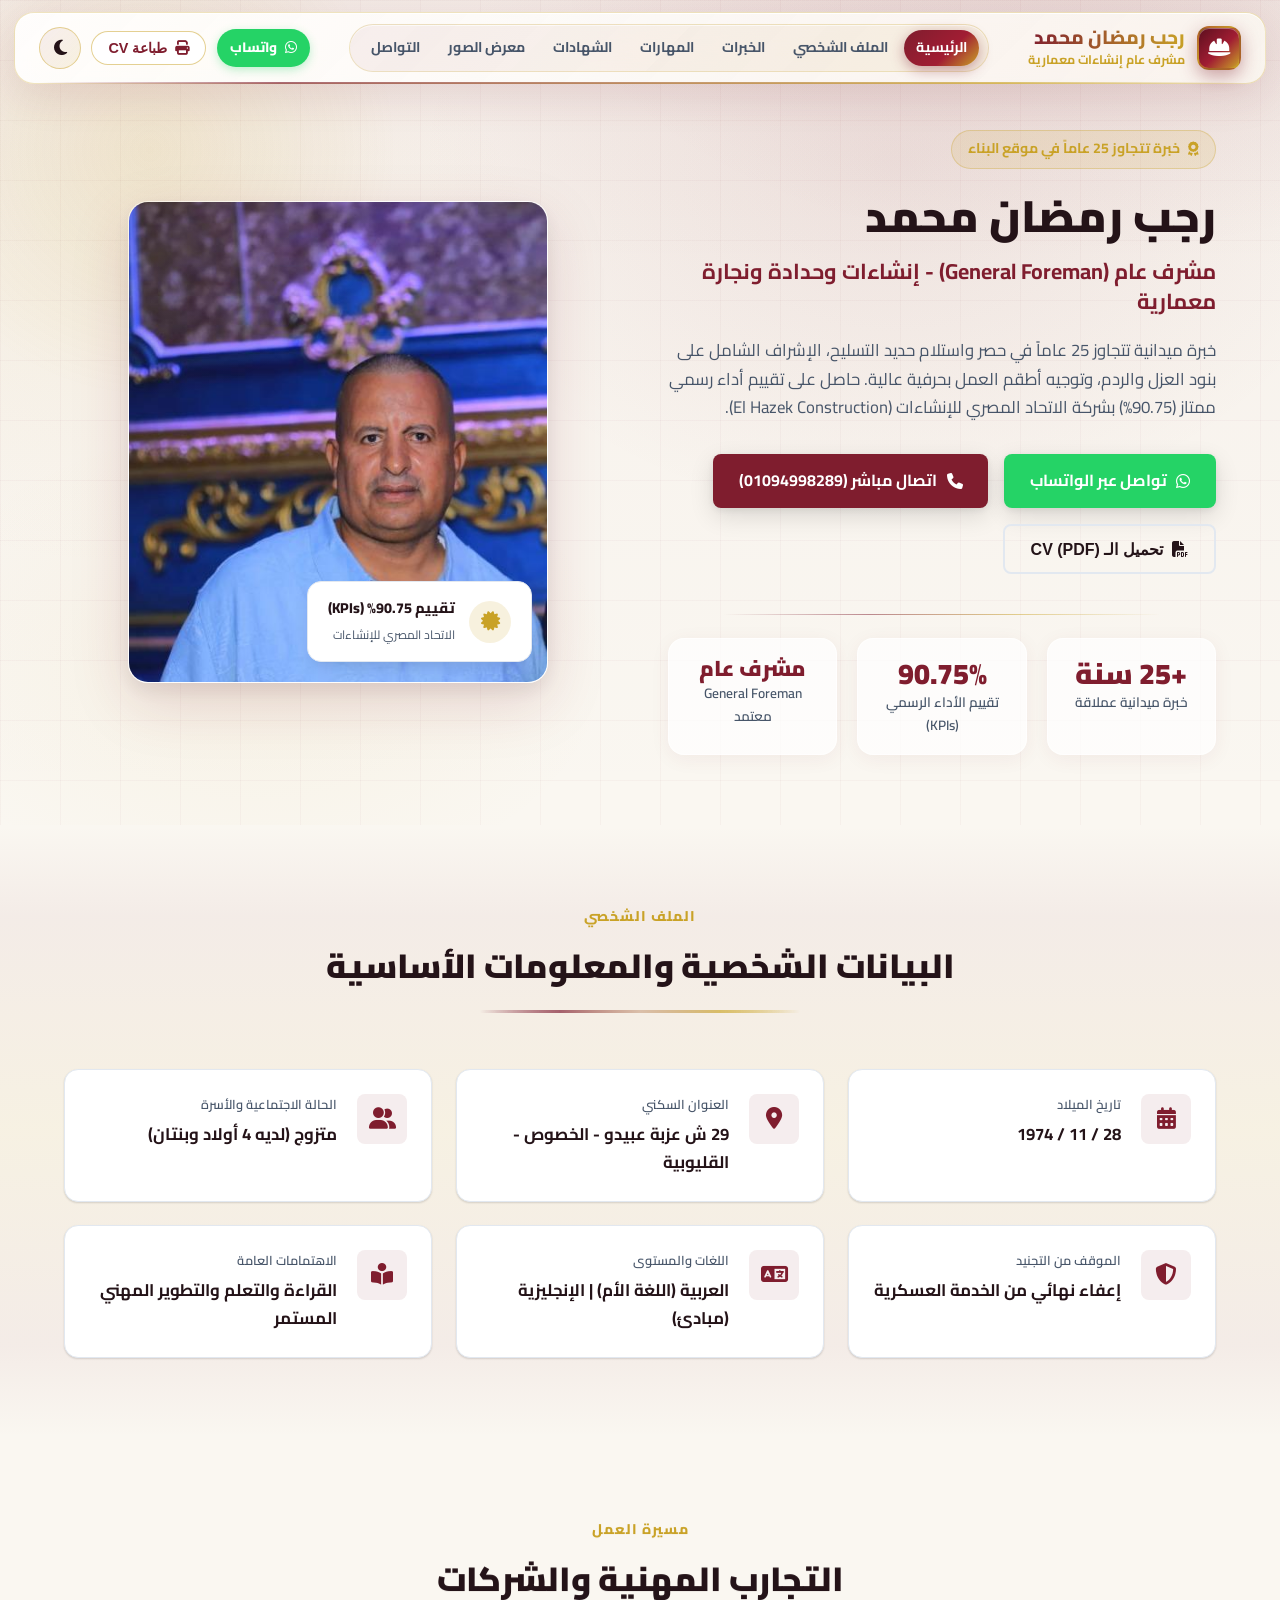
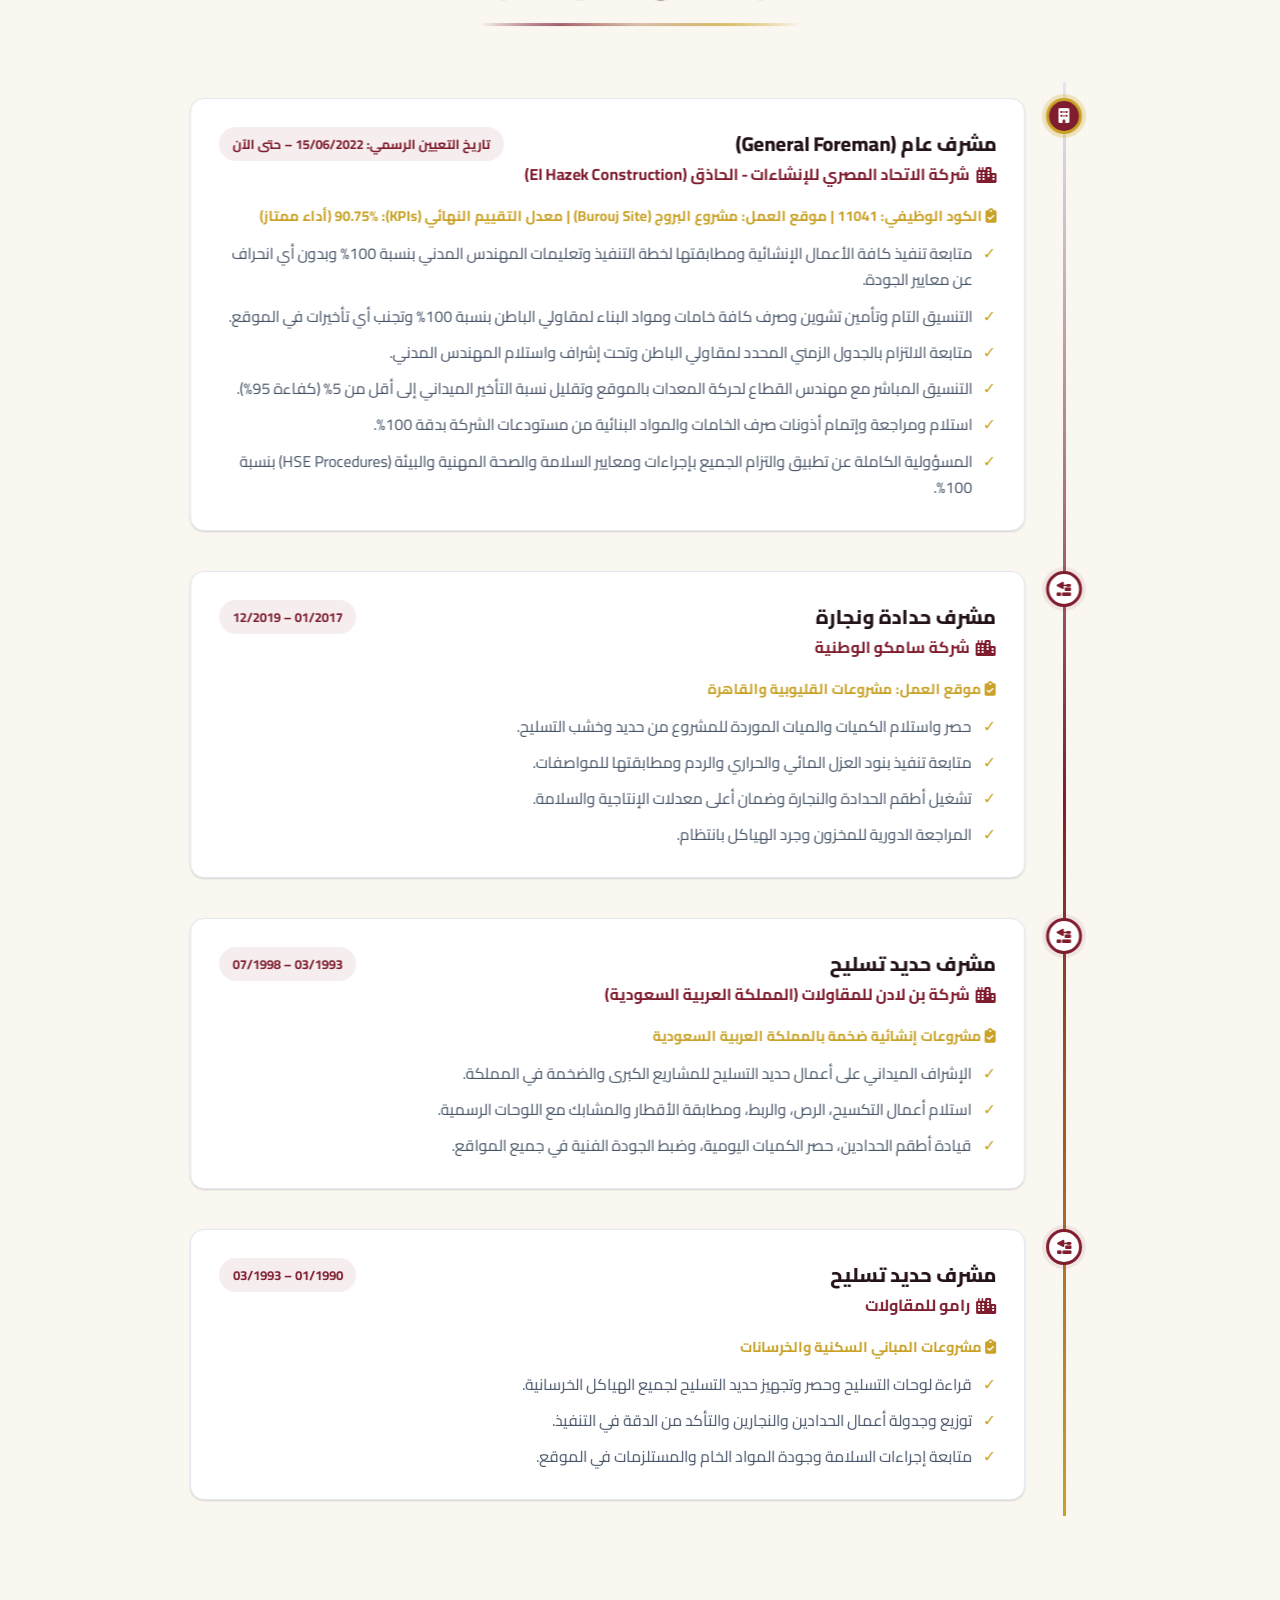
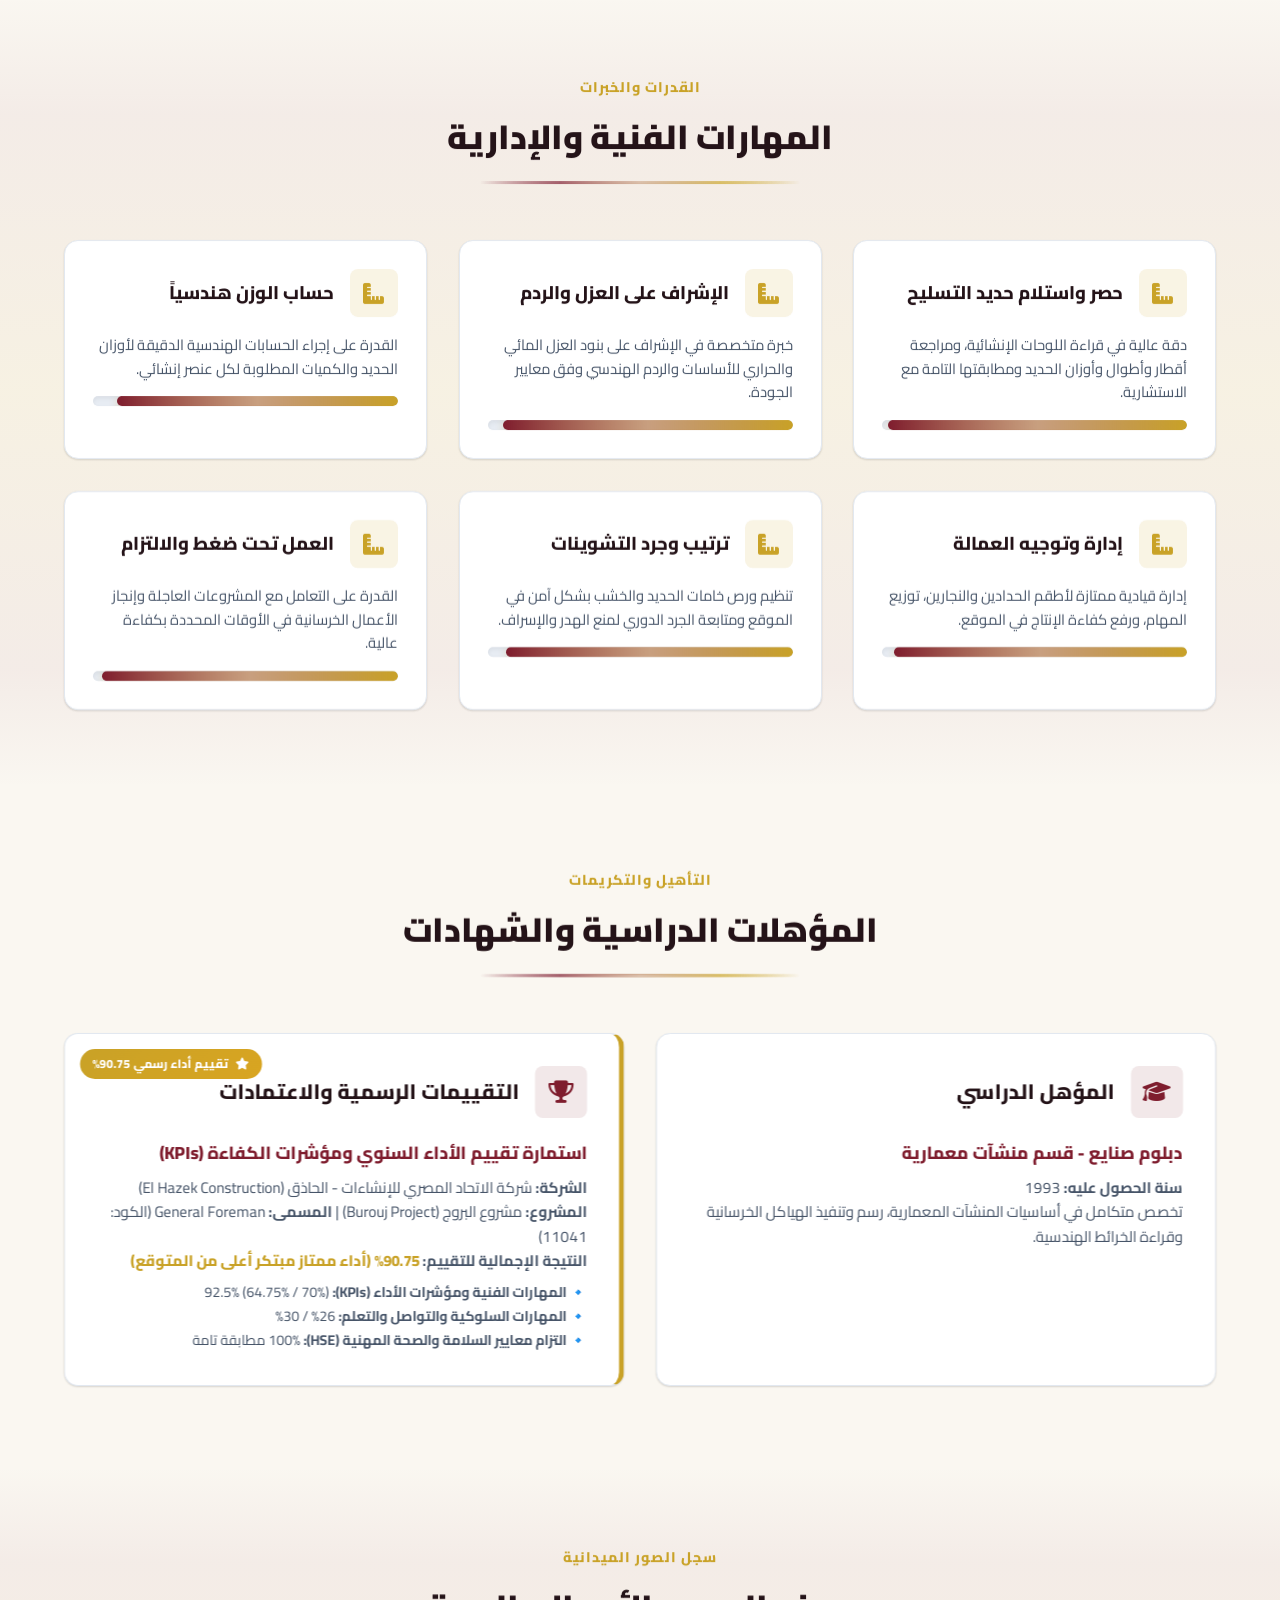
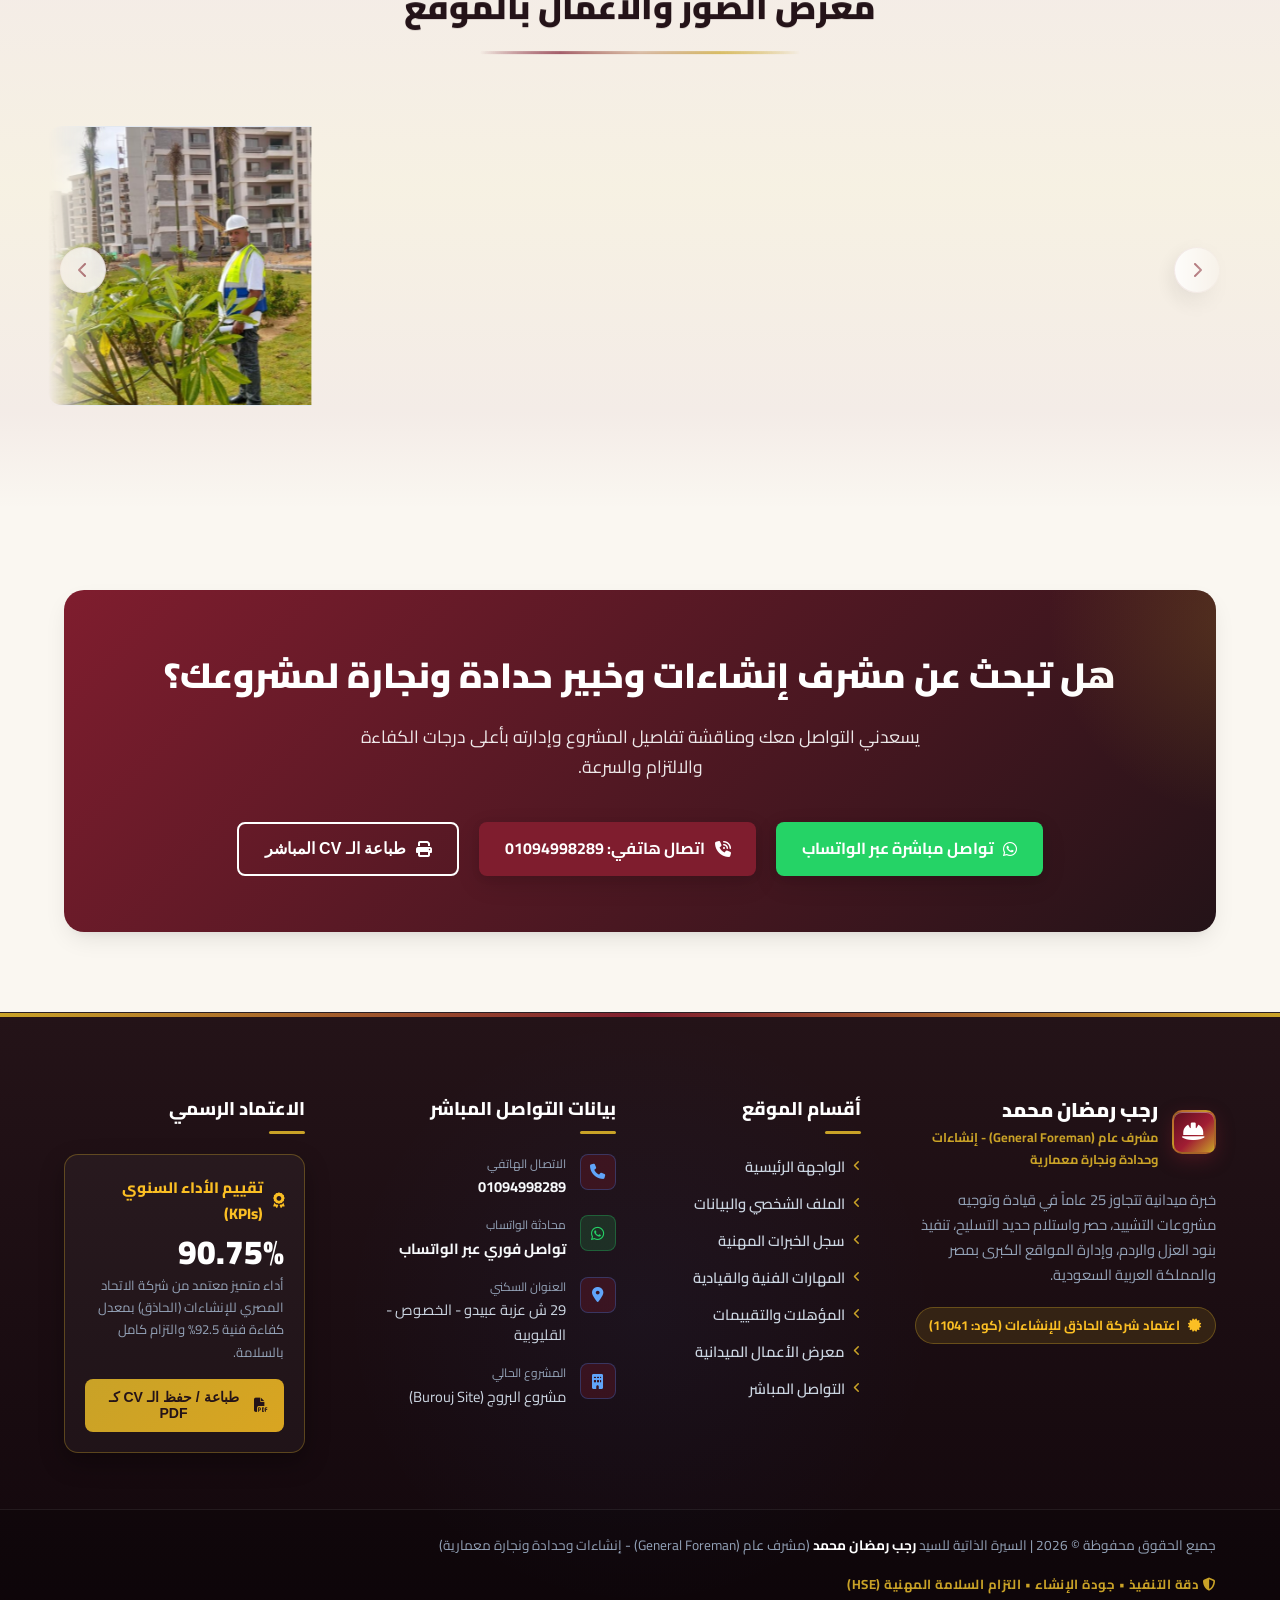
==== index.html @ 9a0cd8ac "Personal CV portfolio - Rajab Ramadan (maroon/gold theme, infinite gallery, print-ready CV)" ====
<!DOCTYPE html>
<html lang="ar" dir="rtl">
<head>
  <meta charset="UTF-8">
  <meta name="viewport" content="width=device-width, initial-scale=1.0">
  <title>رجب رمضان</title>
  <link rel="icon" type="image/svg+xml" href="assets/images/favicon.svg?v=3.3">
  <meta name="description" content="السيرة الذاتية والموقع الشخصي للسيد رجب رمضان محمد - مشرف عام خبرة 25 عاماً في كبرى شركات الإنشاءات والمقاولات.">
  
  <!-- FontAwesome Icons -->
  <link rel="stylesheet" href="https://cdnjs.cloudflare.com/ajax/libs/font-awesome/6.4.0/css/all.min.css">
  
  <meta http-equiv="Cache-Control" content="no-cache, no-store, must-revalidate">
  <meta http-equiv="Pragma" content="no-cache">
  <meta http-equiv="Expires" content="0">
  <!-- Custom CSS -->
  <link rel="stylesheet" href="assets/css/style.css?v=3.9">
</head>
<body>

  <!-- Scroll Progress Indicator -->
  <div id="scroll-progress"></div>

  <!-- Print-only CV header (hidden on screen) -->
  <div class="print-header">
    <h1 class="bind-name">رجب رمضان محمد</h1>
    <p class="print-job bind-job">مشرف عام (General Foreman) - إنشاءات وحدادة ونجارة معمارية</p>
    <p class="print-contact"><span class="bind-phone">01094998289</span> | <span class="bind-address">الخصوص - القليوبية</span></p>
  </div>

  <!-- ==================== Navbar (Crisp Luxury Header) ==================== -->
  <header class="navbar">
    <div class="container">
      <a href="#hero" class="nav-brand">
        <div class="brand-emblem">
          <i class="fa-solid fa-hard-hat"></i>
        </div>
        <div class="brand-info">
          <span class="brand-title bind-name">رجب رمضان محمد</span>
          <span class="brand-subtitle">مشرف عام إنشاءات معمارية</span>
        </div>
      </a>

      <nav class="nav-menu" id="nav-menu">
        <a href="#hero" class="nav-link active">الرئيسية</a>
        <a href="#about" class="nav-link">الملف الشخصي</a>
        <a href="#experience" class="nav-link">الخبرات</a>
        <a href="#skills" class="nav-link">المهارات</a>
        <a href="#education" class="nav-link">الشهادات</a>
        <a href="#gallery" class="nav-link">معرض الصور</a>
        <a href="#contact" class="nav-link">التواصل</a>
      </nav>

      <div class="nav-actions">
        <a href="https://wa.me/201094998289" target="_blank" class="btn-header-wa bind-wa-link" title="محادثة واتساب">
          <i class="fa-brands fa-whatsapp"></i>
          <span>واتساب</span>
        </a>
        <button class="btn-print trigger-print" title="طباعة الـ CV أو حفظ كـ PDF">
          <i class="fa-solid fa-print"></i>
          <span>طباعة CV</span>
        </button>
        <button class="theme-toggle-btn" id="theme-toggle" title="تغيير المظهر">
          <i class="fa-solid fa-moon"></i>
        </button>
        <button class="mobile-toggle" id="mobile-toggle" aria-label="القائمة">
          <i class="fa-solid fa-bars"></i>
        </button>
      </div>
    </div>
  </header>

  <!-- ==================== Hero Section ==================== -->
  <section class="hero" id="hero">
    <div class="container">
      <div class="hero-grid">
        <div class="hero-text reveal-right">
          <div class="hero-badge">
            <i class="fa-solid fa-award"></i>
            <span class="bind-exp-badge">خبرة تتجاوز 25 عاماً في موقع البناء</span>
          </div>
          <h1 class="hero-title bind-name">رجب رمضان محمد</h1>
          <h2 class="hero-subtitle bind-job">مشرف عام (General Foreman) - إنشاءات وحدادة ونجارة معمارية</h2>
          <p class="hero-description bind-hero-desc">
            خبرة ميدانية تتجاوز 25 عاماً في حصر واستلام حديد التسليح، الإشراف الشامل على بنود العزل والردم، وتوجيه أطقم العمل بحرفية عالية. حاصل على تقييم أداء رسمي ممتاز (90.75%) بشركة الاتحاد المصري للإنشاءات (El Hazek Construction).
          </p>

          <div class="hero-actions">
            <a href="https://wa.me/201094998289" target="_blank" class="btn btn-whatsapp bind-wa-link">
              <i class="fa-brands fa-whatsapp"></i>
              <span>تواصل عبر الواتساب</span>
            </a>
            <a href="tel:01094998289" class="btn btn-primary bind-tel-link">
              <i class="fa-solid fa-phone"></i>
              <span>اتصال مباشر (<span class="bind-phone">01094998289</span>)</span>
            </a>
            <button class="btn btn-outline trigger-print">
              <i class="fa-solid fa-file-pdf"></i>
              <span>تحميل الـ CV (PDF)</span>
            </button>
          </div>

          <div class="hero-stats">
            <div class="stat-card">
              <span class="stat-number bind-exp">+25 سنة</span>
              <span class="stat-label">خبرة ميدانية عملاقة</span>
            </div>
            <div class="stat-card">
              <span class="stat-number bind-kpi-total">90.75%</span>
              <span class="stat-label">تقييم الأداء الرسمي (KPIs)</span>
            </div>
            <div class="stat-card">
              <span class="stat-number stat-badge-job">مشرف عام</span>
              <span class="stat-label">General Foreman معتمد</span>
            </div>
          </div>
        </div>

        <div class="hero-image-wrapper reveal-left">
          <div class="hero-image-card">
            <img src="assets/images/profile_portrait.jpg" alt="رجب رمضان محمد" class="bind-hero-img">
            <div class="hero-floating-badge">
              <div class="floating-icon">
                <i class="fa-solid fa-certificate"></i>
              </div>
              <div class="floating-text">
                <span class="main-text">تقييم 90.75% (KPIs)</span>
                <span class="sub-text">الاتحاد المصري للإنشاءات</span>
              </div>
            </div>
          </div>
        </div>
      </div>
    </div>
  </section>

  <!-- ==================== Personal Details ==================== -->
  <section class="section section-bg" id="about">
    <div class="container">
      <div class="section-header reveal-up">
        <span class="section-tag">الملف الشخصي</span>
        <h2 class="section-title">البيانات الشخصية والمعلومات الأساسية</h2>
        <div class="section-divider"></div>
      </div>

      <div class="info-grid">
        <div class="info-card reveal-up delay-100">
          <div class="info-icon">
            <i class="fa-solid fa-calendar-days"></i>
          </div>
          <div class="info-content">
            <label>تاريخ الميلاد</label>
            <span class="bind-birth">28 / 11 / 1974</span>
          </div>
        </div>

        <div class="info-card reveal-up delay-200">
          <div class="info-icon">
            <i class="fa-solid fa-location-dot"></i>
          </div>
          <div class="info-content">
            <label>العنوان السكني</label>
            <span class="bind-address">29 ش عزبة عبيدو - الخصوص - القليوبية</span>
          </div>
        </div>

        <div class="info-card reveal-up delay-300">
          <div class="info-icon">
            <i class="fa-solid fa-user-group"></i>
          </div>
          <div class="info-content">
            <label>الحالة الاجتماعية والأسرة</label>
            <span class="bind-marital">متزوج (لديه 4 أولاد وبنتان)</span>
          </div>
        </div>

        <div class="info-card reveal-up delay-400">
          <div class="info-icon">
            <i class="fa-solid fa-shield-halved"></i>
          </div>
          <div class="info-content">
            <label>الموقف من التجنيد</label>
            <span class="bind-military">إعفاء نهائي من الخدمة العسكرية</span>
          </div>
        </div>

        <div class="info-card reveal-up delay-500">
          <div class="info-icon">
            <i class="fa-solid fa-language"></i>
          </div>
          <div class="info-content">
            <label>اللغات والمستوى</label>
            <span class="bind-languages">العربية (اللغة الأم) | الإنجليزية (مبادئ)</span>
          </div>
        </div>

        <div class="info-card reveal-up delay-600">
          <div class="info-icon">
            <i class="fa-solid fa-book-open-reader"></i>
          </div>
          <div class="info-content">
            <label>الاهتمامات العامة</label>
            <span class="bind-interests">القراءة والتعلم والتطوير المهني المستمر</span>
          </div>
        </div>
      </div>
    </div>
  </section>

  <!-- ==================== Experience Timeline ==================== -->
  <section class="section" id="experience">
    <div class="container">
      <div class="section-header reveal-up">
        <span class="section-tag">مسيرة العمل</span>
        <h2 class="section-title">التجارب المهنية والشركات</h2>
        <div class="section-divider"></div>
      </div>

      <div class="timeline" id="bind-timeline">
        <!-- Dynamic content rendered by content-manager.js with reveal-right -->
      </div>
    </div>
  </section>

  <!-- ==================== Skills Section ==================== -->
  <section class="section section-bg" id="skills">
    <div class="container">
      <div class="section-header reveal-up">
        <span class="section-tag">القدرات والخبرات</span>
        <h2 class="section-title">المهارات الفنية والإدارية</h2>
        <div class="section-divider"></div>
      </div>

      <div class="skills-grid" id="bind-skills">
        <!-- Dynamic skills content rendered by content-manager.js with reveal-up and stagger -->
      </div>
    </div>
  </section>

  <!-- ==================== Education & Honors ==================== -->
  <section class="section" id="education">
    <div class="container">
      <div class="section-header reveal-up">
        <span class="section-tag">التأهيل والتكريمات</span>
        <h2 class="section-title">المؤهلات الدراسية والشهادات</h2>
        <div class="section-divider"></div>
      </div>

      <div class="edu-award-grid">
        <div class="edu-card reveal-right">
          <div class="card-icon-title">
            <div class="icon">
              <i class="fa-solid fa-graduation-cap"></i>
            </div>
            <h3>المؤهل الدراسي</h3>
          </div>
          <div class="edu-details">
            <h4>دبلوم صنايع - قسم منشآت معمارية</h4>
            <p><strong>سنة الحصول عليه:</strong> 1993</p>
            <p>تخصص متكامل في أساسيات المنشآت المعمارية، رسم وتنفيذ الهياكل الخرسانية وقراءة الخرائط الهندسية.</p>
          </div>
        </div>

        <div class="award-card reveal-left">
          <div class="badge-honor">
            <i class="fa-solid fa-star"></i>
            <span>تقييم أداء رسمي 90.75%</span>
          </div>
          <div class="card-icon-title">
            <div class="icon">
              <i class="fa-solid fa-trophy"></i>
            </div>
            <h3>التقييمات الرسمية والاعتمادات</h3>
          </div>
          <div class="award-details">
            <h4>استمارة تقييم الأداء السنوي ومؤشرات الكفاءة (KPIs)</h4>
            <p><strong>الشركة:</strong> شركة الاتحاد المصري للإنشاءات - الحاذق (El Hazek Construction)</p>
            <p><strong>المشروع:</strong> مشروع البروج (Burouj Project) | <strong>المسمى:</strong> General Foreman (الكود: 11041)</p>
            <p><strong>النتيجة الإجمالية للتقييم:</strong> <span style="color: var(--secondary-color); font-weight: 800;">90.75% (أداء ممتاز مبتكر أعلى من المتوقع)</span></p>
            <ul style="margin-top: 0.5rem; font-size: 0.88rem; color: var(--text-secondary);">
              <li>🔹 <strong>المهارات الفنية ومؤشرات الأداء (KPIs):</strong> 92.5% (64.75% / 70%)</li>
              <li>🔹 <strong>المهارات السلوكية والتواصل والتعلم:</strong> 26% / 30%</li>
              <li>🔹 <strong>التزام معايير السلامة والصحة المهنية (HSE):</strong> 100% مطابقة تامة</li>
            </ul>
          </div>
        </div>
      </div>
    </div>
  </section>

  <!-- ==================== Work Gallery ==================== -->
  <section class="section section-bg" id="gallery">
    <div class="container">
      <div class="section-header reveal-up">
        <span class="section-tag">سجل الصور الميدانية</span>
        <h2 class="section-title">معرض الصور والأعمال بالموقع</h2>
        <div class="section-divider"></div>
      </div>

      <div class="gallery-carousel-wrapper">
        <button class="carousel-btn carousel-prev" id="gallery-prev" aria-label="السابق"><i class="fa-solid fa-chevron-right"></i></button>
        <button class="carousel-btn carousel-next" id="gallery-next" aria-label="التالي"><i class="fa-solid fa-chevron-left"></i></button>
        <div class="gallery-train-track" id="bind-gallery">
          <!-- Dynamic gallery carousel rendered by content-manager.js - train infinite loop -->
        </div>
      </div>
    </div>
  </section>

  <!-- ==================== Lightbox Modal ==================== -->
  <div class="modal-lightbox" id="lightbox-modal">
    <button class="modal-close" id="lightbox-close">
      <i class="fa-solid fa-xmark"></i>
    </button>
    <img src="" alt="صورة مكبرة" class="modal-content-img" id="lightbox-img">
  </div>

  <!-- ==================== Contact Section ==================== -->
  <section class="section" id="contact">
    <div class="container">
      <div class="contact-card-main reveal-zoom">
        <h2 class="contact-title">هل تبحث عن مشرف إنشاءات وخبير حدادة ونجارة لمشروعك؟</h2>
        <p class="contact-desc">يسعدني التواصل معك ومناقشة تفاصيل المشروع وإدارته بأعلى درجات الكفاءة والالتزام والسرعة.</p>

        <div class="contact-buttons-group">
          <a href="https://wa.me/201094998289" target="_blank" class="btn btn-whatsapp bind-wa-link">
            <i class="fa-brands fa-whatsapp"></i>
            <span>تواصل مباشرة عبر الواتساب</span>
          </a>
          <a href="tel:01094998289" class="btn btn-primary bind-tel-link">
            <i class="fa-solid fa-phone-volume"></i>
            <span>اتصال هاتفي: <span class="bind-phone">01094998289</span></span>
          </a>
          <button class="btn btn-outline trigger-print" style="color:#ffffff; border-color:#ffffff;">
            <i class="fa-solid fa-print"></i>
            <span>طباعة الـ CV المباشر</span>
          </button>
        </div>
      </div>
    </div>
  </section>

  <!-- ==================== Luxury Architectural Multi-Column Footer ==================== -->
  <footer class="footer-luxury">
    <div class="footer-top-accent"></div>
    <div class="container">
      <div class="footer-grid">
        <!-- Col 1: Bio & Status -->
        <div class="footer-col reveal-up delay-100">
          <div class="footer-brand">
            <div class="brand-emblem">
              <i class="fa-solid fa-hard-hat"></i>
            </div>
            <div>
              <div class="footer-brand-title bind-name">رجب رمضان محمد</div>
              <div class="footer-brand-sub bind-job">مشرف عام (General Foreman)</div>
            </div>
          </div>
          <p class="footer-bio">
            خبرة ميدانية تتجاوز 25 عاماً في قيادة وتوجيه مشروعات التشييد، حصر واستلام حديد التسليح، تنفيذ بنود العزل والردم، وإدارة المواقع الكبرى بمصر والمملكة العربية السعودية.
          </p>
          <div class="footer-badge-pill">
            <i class="fa-solid fa-certificate"></i>
            <span>اعتماد شركة الحاذق للإنشاءات (كود: 11041)</span>
          </div>
        </div>

        <!-- Col 2: Navigation Links -->
        <div class="footer-col reveal-up delay-200">
          <h4>أقسام الموقع</h4>
          <div class="footer-links">
            <a href="#hero"><i class="fa-solid fa-angle-left"></i> الواجهة الرئيسية</a>
            <a href="#about"><i class="fa-solid fa-angle-left"></i> الملف الشخصي والبيانات</a>
            <a href="#experience"><i class="fa-solid fa-angle-left"></i> سجل الخبرات المهنية</a>
            <a href="#skills"><i class="fa-solid fa-angle-left"></i> المهارات الفنية والقيادية</a>
            <a href="#education"><i class="fa-solid fa-angle-left"></i> المؤهلات والتقييمات</a>
            <a href="#gallery"><i class="fa-solid fa-angle-left"></i> معرض الأعمال الميدانية</a>
            <a href="#contact"><i class="fa-solid fa-angle-left"></i> التواصل المباشر</a>
          </div>
        </div>

        <!-- Col 3: Direct Contact Information -->
        <div class="footer-col reveal-up delay-300">
          <h4>بيانات التواصل المباشر</h4>
          <div class="footer-contact-items">
            <div class="footer-contact-item">
              <div class="icon"><i class="fa-solid fa-phone"></i></div>
              <div>
                <small style="display:block; color:#94a3b8; font-size:0.75rem;">الاتصال الهاتفي</small>
                <a href="tel:01094998289" class="bind-tel-link bind-phone">01094998289</a>
              </div>
            </div>

            <div class="footer-contact-item wa">
              <div class="icon"><i class="fa-brands fa-whatsapp"></i></div>
              <div>
                <small style="display:block; color:#94a3b8; font-size:0.75rem;">محادثة الواتساب</small>
                <a href="https://wa.me/201094998289" target="_blank" class="bind-wa-link">تواصل فوري عبر الواتساب</a>
              </div>
            </div>

            <div class="footer-contact-item">
              <div class="icon"><i class="fa-solid fa-location-dot"></i></div>
              <div>
                <small style="display:block; color:#94a3b8; font-size:0.75rem;">العنوان السكني</small>
                <span class="bind-address">29 ش عزبة عبيدو - الخصوص - القليوبية</span>
              </div>
            </div>

            <div class="footer-contact-item">
              <div class="icon"><i class="fa-solid fa-building"></i></div>
              <div>
                <small style="display:block; color:#94a3b8; font-size:0.75rem;">المشروع الحالي</small>
                <span>مشروع البروج (Burouj Site)</span>
              </div>
            </div>
          </div>
        </div>

        <!-- Col 4: Official KPI Seal Card -->
        <div class="footer-col reveal-up delay-400">
          <h4>الاعتماد الرسمي</h4>
          <div class="footer-seal-card">
            <div class="footer-seal-header">
              <i class="fa-solid fa-award"></i>
              <span>تقييم الأداء السنوي (KPIs)</span>
            </div>
            <div class="footer-seal-score bind-kpi-total">90.75%</div>
            <p class="footer-seal-desc">
              أداء متميز معتمد من شركة الاتحاد المصري للإنشاءات (الحاذق) بمعدل كفاءة فنية 92.5% والتزام كامل بالسلامة.
            </p>
            <button class="btn-footer-download trigger-print">
              <i class="fa-solid fa-file-pdf"></i>
              <span>طباعة / حفظ الـ CV كـ PDF</span>
            </button>
          </div>
        </div>
      </div>
    </div>

    <!-- Sub-footer Bottom Bar -->
    <div class="footer-bottom">
      <div class="container">
        <div class="footer-copy">
          جميع الحقوق محفوظة © 2026 | السيرة الذاتية للسيد <strong class="bind-name">رجب رمضان محمد</strong> (<span class="bind-job">مشرف عام إنشاءات</span>)
        </div>
        <div class="footer-motto">
          <i class="fa-solid fa-shield-halved"></i> دقة التنفيذ • جودة الإنشاء • التزام السلامة المهنية (HSE)
        </div>
      </div>
    </div>
  </footer>

  <!-- Floating Back to Top Button -->
  <button id="back-to-top" title="العودة لأعلى الصفحة" aria-label="العودة للأعلى">
    <i class="fa-solid fa-arrow-up"></i>
  </button>

  <!-- Custom JS -->
  <script src="assets/js/content-manager.js?v=3.6"></script>
  <script src="assets/js/main.js?v=3.6"></script>
</body>
</html>
---- assets/css/style.css ----
/* ==========================================================================
   CV Website - Rajab Ramadan Mohamed (Construction & Steel Formwork Supervisor)
   Author: Modern Construction Portfolio Theme
   ========================================================================== */

/* --- Import Google Fonts & Base Reset --- */
@import url('https://fonts.googleapis.com/css2?family=Cairo:wght@300;400;600;700;800;900&family=Tajawal:wght@400;500;700;800&display=swap');

:root {
  /* Color Palette - Maroon & Gold (Royal) + Gradients */
  --primary-color: #7f1d2e;       /* Maroon */
  --primary-hover: #9c2438;
  --secondary-color: #c9a227;     /* Gold */
  --secondary-hover: #e0b93c;
  --accent-color: #b03a48;        /* Rose accent */
  --gradient-primary: linear-gradient(135deg, #5c0f1e, #a11d33);
  --gradient-gold: linear-gradient(135deg, #a8821c, #e8c860);
  --gradient-mixed: linear-gradient(90deg, #7f1d2e, #c9a227);
  --gradient-soft: linear-gradient(180deg, rgba(127,29,46,0.06), rgba(201,162,39,0.07));
  --bg-color: #faf7f1;            /* Warm light background */
  --card-bg: #ffffff;             /* Card background */
  --text-primary: #241318;        /* Dark slate text */
  --text-secondary: #475569;      /* Muted text */
  --border-color: #e2e8f0;        /* Subtle border */
  --header-bg: rgba(255, 255, 255, 0.95);
  --shadow-sm: 0 1px 3px rgba(0, 0, 0, 0.05), 0 1px 2px rgba(0, 0, 0, 0.1);
  --shadow-md: 0 4px 6px -1px rgba(0, 0, 0, 0.1), 0 2px 4px -1px rgba(0, 0, 0, 0.06);
  --shadow-lg: 0 10px 25px -5px rgba(0, 0, 0, 0.1), 0 8px 10px -6px rgba(0, 0, 0, 0.05);
  --radius-sm: 8px;
  --radius-md: 14px;
  --radius-lg: 20px;
  --transition: all 0.3s cubic-bezier(0.4, 0, 0.2, 1);
}

/* Dark Theme Variables */
body.dark-theme {
  --primary-color: #d98a94;
  --primary-hover: #e89aa4;
  --secondary-color: #e0b93c;
  --secondary-hover: #f0cf6a;
  --accent-color: #e0607a;
  --gradient-primary: linear-gradient(135deg, #3d0a14, #7f1d2e);
  --gradient-gold: linear-gradient(135deg, #8a6d1c, #e8c860);
  --gradient-mixed: linear-gradient(90deg, #d98a94, #e0b93c);
  --gradient-soft: linear-gradient(180deg, rgba(217,138,148,0.08), rgba(224,185,60,0.08));
  --bg-color: #190d12;
  --card-bg: #1e293b;
  --text-primary: #f8fafc;
  --text-secondary: #cbd5e1;
  --border-color: #334155;
  --header-bg: rgba(30, 41, 59, 0.95);
  --shadow-sm: 0 1px 3px rgba(0, 0, 0, 0.3);
  --shadow-md: 0 4px 12px rgba(0, 0, 0, 0.4);
  --shadow-lg: 0 10px 30px rgba(0, 0, 0, 0.5);
}

* {
  margin: 0;
  padding: 0;
  box-sizing: border-box;
}

html {
  scroll-behavior: smooth;
  direction: rtl;
  font-family: 'Cairo', 'Tajawal', system-ui, sans-serif;
  overflow-x: hidden;
  width: 100%;
}

body {
  background-color: var(--bg-color);
  background-image:
    radial-gradient(ellipse 900px 500px at 85% -5%, rgba(127, 29, 46, 0.07) 0%, transparent 60%),
    radial-gradient(ellipse 700px 500px at 10% 30%, rgba(201, 162, 39, 0.06) 0%, transparent 60%),
    linear-gradient(180deg, rgba(127,29,46,0.03) 0%, transparent 30%);
  background-attachment: fixed;
  color: var(--text-primary);
  line-height: 1.7;
  overflow-x: hidden;
  width: 100%;
  position: relative;
  word-wrap: break-word;
  overflow-wrap: break-word;
  transition: background-color 0.3s ease, color 0.3s ease;
}

a {
  text-decoration: none;
  color: inherit;
}

ul {
  list-style: none;
}

img {
  max-width: 100%;
  height: auto;
  display: block;
}

.container {
  width: 100%;
  max-width: 1200px;
  margin: 0 auto;
  padding: 0 1.5rem;
}

/* ==========================================================================
   Scroll Progress Bar & Scroll Reveal Animations (UI/UX Upgrades)
   ========================================================================== */
#scroll-progress {
  position: fixed;
  top: 0;
  right: 0;
  left: 0;
  height: 4px;
  background: linear-gradient(90deg, var(--secondary-color), var(--primary-color), #e8c15a);
  z-index: 2001;
  width: 0%;
  box-shadow: 0 1px 8px rgba(201, 162, 39, 0.4);
  transition: width 0.1s cubic-bezier(0.25, 1, 0.5, 1);
}

/* --- Scroll Reveal Animations Engine --- */
.reveal-right,
.reveal-left,
.reveal-up,
.reveal-zoom {
  opacity: 0;
  will-change: transform, opacity;
  transition: opacity 0.85s cubic-bezier(0.16, 1, 0.3, 1),
              transform 0.85s cubic-bezier(0.16, 1, 0.3, 1);
}

.reveal-right {
  transform: translateX(80px);
}

.reveal-left {
  transform: translateX(-80px);
}

.reveal-up {
  transform: translateY(50px);
}

.reveal-zoom {
  transform: scale(0.9);
}

.revealed {
  opacity: 1 !important;
  transform: translate(0, 0) scale(1) !important;
}

/* Stagger Delay Utilities */
.delay-100 { transition-delay: 0.1s !important; }
.delay-200 { transition-delay: 0.2s !important; }
.delay-300 { transition-delay: 0.3s !important; }
.delay-400 { transition-delay: 0.4s !important; }
.delay-500 { transition-delay: 0.5s !important; }
.delay-600 { transition-delay: 0.6s !important; }

/* --- Floating Back to Top Button --- */
#back-to-top {
  position: fixed;
  bottom: 28px;
  left: 28px;
  width: 48px;
  height: 48px;
  border-radius: 50%;
  background: var(--primary-color);
  color: #ffffff;
  border: 2px solid rgba(255, 255, 255, 0.2);
  box-shadow: 0 8px 24px rgba(127, 29, 46, 0.35);
  display: flex;
  align-items: center;
  justify-content: center;
  font-size: 1.15rem;
  cursor: pointer;
  z-index: 999;
  opacity: 0;
  visibility: hidden;
  transform: translateY(20px);
  transition: all 0.35s cubic-bezier(0.16, 1, 0.3, 1);
}

#back-to-top.show {
  opacity: 1;
  visibility: visible;
  transform: translateY(0);
}

#back-to-top:hover {
  background: var(--secondary-color);
  transform: translateY(-5px) scale(1.08);
  box-shadow: 0 12px 28px rgba(201, 162, 39, 0.45);
}

@media (prefers-reduced-motion: reduce) {
  .reveal-right,
  .reveal-left,
  .reveal-up,
  .reveal-zoom {
    opacity: 1 !important;
    transform: none !important;
    transition: none !important;
  }
}

/* --- Header / Navigation (Luxury Architectural Floating Navbar) --- */
.navbar {
  position: fixed;
  top: 0;
  right: 0;
  left: 0;
  height: 80px;
  background: var(--header-bg);
  backdrop-filter: blur(18px) saturate(180%);
  -webkit-backdrop-filter: blur(18px) saturate(180%);
  border-bottom: 1px solid rgba(226, 232, 240, 0.8);
  z-index: 1000;
  transition: all 0.35s cubic-bezier(0.16, 1, 0.3, 1);
  box-shadow: 0 4px 20px rgba(15, 23, 42, 0.04);
}

body.dark-theme .navbar {
  border-bottom: 1px solid rgba(51, 65, 85, 0.8);
  box-shadow: 0 8px 30px rgba(0, 0, 0, 0.3);
}

.navbar.scrolled {
  height: 68px;
  background: var(--header-bg);
  box-shadow: 0 10px 30px rgba(15, 23, 42, 0.1);
  border-bottom: 1px solid var(--border-color);
}

.navbar .container {
  display: flex;
  justify-content: space-between;
  align-items: center;
  height: 100%;
  max-width: 1360px;
  gap: 1rem;
}

.nav-brand {
  display: flex;
  align-items: center;
  gap: 0.75rem;
  flex-shrink: 0;
  white-space: nowrap;
  transition: transform 0.3s ease;
}

.nav-brand:hover {
  transform: translateY(-2px);
}

.brand-emblem {
  width: 44px;
  height: 44px;
  background: linear-gradient(135deg, var(--primary-color), #8e1f31);
  border: 2px solid rgba(201, 162, 39, 0.4);
  color: #ffffff;
  border-radius: 12px;
  display: flex;
  align-items: center;
  justify-content: center;
  font-size: 1.25rem;
  box-shadow: 0 4px 14px rgba(127, 29, 46, 0.35);
  flex-shrink: 0;
  transition: all 0.3s ease;
}

.nav-brand:hover .brand-emblem {
  border-color: var(--secondary-color);
  box-shadow: 0 6px 20px rgba(201, 162, 39, 0.35);
}

.brand-info {
  display: flex;
  flex-direction: column;
  white-space: nowrap;
}

.brand-title {
  font-size: 1.2rem;
  font-weight: 800;
  color: var(--text-primary);
  white-space: nowrap;
  line-height: 1.2;
}

.brand-subtitle {
  font-size: 0.78rem;
  color: var(--secondary-color);
  font-weight: 700;
  white-space: nowrap;
}

.nav-menu {
  display: flex;
  align-items: center;
  gap: 0.25rem;
  background: rgba(127, 29, 46, 0.03);
  padding: 0.3rem 0.5rem;
  border-radius: 50px;
  border: 1px solid rgba(226, 232, 240, 0.6);
  white-space: nowrap;
  flex-shrink: 0;
}

body.dark-theme .nav-menu {
  background: rgba(255, 255, 255, 0.03);
  border-color: rgba(255, 255, 255, 0.08);
}

.nav-link {
  font-size: 0.88rem;
  font-weight: 700;
  color: var(--text-secondary);
  padding: 0.4rem 0.75rem;
  border-radius: 50px;
  transition: all 0.25s ease;
  white-space: nowrap;
}

.nav-link:hover {
  color: var(--primary-color);
  background: rgba(127, 29, 46, 0.08);
}

.nav-link.active {
  color: #ffffff;
  background: var(--primary-color);
  box-shadow: 0 2px 10px rgba(127, 29, 46, 0.3);
}

.nav-actions {
  display: flex;
  align-items: center;
  gap: 0.65rem;
  flex-shrink: 0;
  white-space: nowrap;
}

.btn-header-wa {
  display: inline-flex;
  align-items: center;
  gap: 0.45rem;
  background: #25d366;
  color: #ffffff !important;
  font-size: 0.85rem;
  font-weight: 800;
  padding: 0.45rem 0.85rem;
  border-radius: var(--radius-sm);
  box-shadow: 0 3px 10px rgba(37, 211, 102, 0.3);
  white-space: nowrap;
  flex-shrink: 0;
  transition: all 0.3s ease;
}

.btn-header-wa:hover {
  background: #1eb956;
  transform: translateY(-2px);
  box-shadow: 0 6px 16px rgba(37, 211, 102, 0.45);
}

.stat-badge-job {
  font-size: 1.35rem !important;
  font-weight: 900;
  color: var(--primary-color);
}

.theme-toggle-btn {
  background: var(--card-bg);
  border: 1px solid var(--border-color);
  color: var(--text-primary);
  width: 42px;
  height: 42px;
  border-radius: 50%;
  cursor: pointer;
  display: flex;
  align-items: center;
  justify-content: center;
  font-size: 1.1rem;
  transition: var(--transition);
}

.theme-toggle-btn:hover {
  background: var(--border-color);
  transform: rotate(15deg);
}

.btn-print {
  display: inline-flex;
  align-items: center;
  gap: 0.5rem;
  background: var(--card-bg);
  border: 1px solid var(--primary-color);
  color: var(--primary-color);
  padding: 0.5rem 1rem;
  border-radius: var(--radius-sm);
  font-weight: 700;
  font-size: 0.9rem;
  cursor: pointer;
  transition: var(--transition);
}

.btn-print:hover {
  background: var(--primary-color);
  color: #ffffff;
}

.mobile-toggle {
  display: none;
  background: none;
  border: none;
  color: var(--text-primary);
  font-size: 1.5rem;
  cursor: pointer;
}

/* --- Hero Section --- */
.hero {
  padding-top: 130px;
  padding-bottom: 70px;
  position: relative;
  overflow: hidden;
  background: linear-gradient(180deg, rgba(127, 29, 46, 0.07) 0%, rgba(201, 162, 39, 0.05) 45%, rgba(250, 247, 241, 0) 100%);
}

.hero-grid {
  display: grid;
  grid-template-columns: 1fr 1fr;
  gap: 3.5rem;
  align-items: center;
}

.hero-badge {
  display: inline-flex;
  align-items: center;
  gap: 0.5rem;
  background: rgba(201, 162, 39, 0.12);
  color: var(--secondary-color);
  padding: 0.4rem 1rem;
  border-radius: 50px;
  font-size: 0.88rem;
  font-weight: 700;
  margin-bottom: 1.25rem;
  border: 1px solid rgba(201, 162, 39, 0.3);
}

.hero-title {
  font-size: clamp(1.75rem, 5vw, 2.75rem);
  font-weight: 900;
  line-height: 1.25;
  margin-bottom: 0.75rem;
  color: var(--text-primary);
  word-break: break-word;
}

.hero-subtitle {
  font-size: clamp(1.05rem, 2.8vw, 1.35rem);
  font-weight: 700;
  color: var(--primary-color);
  margin-bottom: 1.25rem;
  line-height: 1.4;
  word-break: break-word;
}

.hero-description {
  font-size: clamp(0.95rem, 2vw, 1.05rem);
  color: var(--text-secondary);
  margin-bottom: 2rem;
  max-width: 560px;
  line-height: 1.7;
}

.hero-actions {
  display: flex;
  flex-wrap: wrap;
  gap: 1rem;
  margin-bottom: 2.5rem;
}

.btn {
  display: inline-flex;
  align-items: center;
  justify-content: center;
  gap: 0.6rem;
  padding: 0.85rem 1.6rem;
  border-radius: var(--radius-sm);
  font-weight: 700;
  font-size: 1rem;
  cursor: pointer;
  transition: var(--transition);
  border: none;
}

.btn-primary {
  background: var(--primary-color);
  color: #ffffff;
  box-shadow: 0 4px 14px rgba(127, 29, 46, 0.35);
}

.btn-primary:hover {
  background: var(--primary-hover);
  transform: translateY(-2px);
  box-shadow: 0 6px 20px rgba(127, 29, 46, 0.45);
}

.btn-whatsapp {
  background: #25d366;
  color: #ffffff;
  box-shadow: 0 4px 14px rgba(37, 211, 102, 0.35);
}

.btn-whatsapp:hover {
  background: #1da851;
  transform: translateY(-2px);
  box-shadow: 0 6px 20px rgba(37, 211, 102, 0.45);
}

.btn-outline {
  background: transparent;
  border: 2px solid var(--border-color);
  color: var(--text-primary);
}

.btn-outline:hover {
  border-color: var(--primary-color);
  color: var(--primary-color);
  background: rgba(127, 29, 46, 0.05);
}

.hero-stats {
  display: grid;
  grid-template-columns: repeat(3, 1fr);
  gap: 1.25rem;
  padding-top: 1.5rem;
  border-top: none;
  position: relative;
}
.hero-stats::before {
  content: '';
  position: absolute;
  top: 0; left: 10%; right: 10%;
  height: 1px;
  background: linear-gradient(90deg, transparent, var(--primary-color), var(--secondary-color), transparent);
  opacity: 0.5;
}

.stat-card {
  display: flex;
  flex-direction: column;
}

.stat-number {
  font-size: clamp(1.15rem, 2.5vw, 1.8rem);
  font-weight: 900;
  color: var(--primary-color);
  line-height: 1.25;
  word-break: break-word;
  overflow-wrap: break-word;
}

.stat-label {
  font-size: 0.85rem;
  color: var(--text-secondary);
  font-weight: 600;
}

.hero-image-wrapper {
  position: relative;
  display: flex;
  justify-content: center;
}

.hero-image-card {
  position: relative;
  width: 100%;
  max-width: 420px;
  border-radius: var(--radius-lg);
  overflow: hidden;
  box-shadow: var(--shadow-lg);
  border: 6px solid var(--card-bg);
}

.hero-image-card img {
  width: 100%;
  height: 480px;
  object-fit: cover;
  object-position: center 15%;
  transition: transform 0.5s ease;
}

.hero-image-card:hover img {
  transform: scale(1.03);
}

.hero-floating-badge {
  position: absolute;
  bottom: 20px;
  right: 15px;
  background: var(--card-bg);
  padding: 0.85rem 1.25rem;
  border-radius: var(--radius-md);
  box-shadow: var(--shadow-lg);
  display: flex;
  align-items: center;
  gap: 0.85rem;
  border: 1px solid var(--border-color);
  z-index: 2;
  animation: float 4s ease-in-out infinite;
  max-width: calc(100% - 30px);
}

@keyframes float {
  0%, 100% { transform: translateY(0); }
  50% { transform: translateY(-8px); }
}

.floating-icon {
  width: 42px;
  height: 42px;
  background: rgba(201, 162, 39, 0.15);
  color: var(--secondary-color);
  border-radius: 50%;
  display: flex;
  align-items: center;
  justify-content: center;
  font-size: 1.2rem;
}

.floating-text .main-text {
  font-size: 0.9rem;
  font-weight: 800;
  color: var(--text-primary);
  display: block;
}

.floating-text .sub-text {
  font-size: 0.75rem;
  color: var(--text-secondary);
}

/* --- Section Title --- */
.section {
  padding: 80px 0;
}

.section-bg {
  background: linear-gradient(180deg, transparent 0%, rgba(127, 29, 46, 0.05) 15%, rgba(201, 162, 39, 0.07) 50%, rgba(127, 29, 46, 0.05) 85%, transparent 100%);
  border-top: none;
  border-bottom: none;
}

.section-header {
  text-align: center;
  max-width: 650px;
  margin: 0 auto 3.5rem auto;
}

.section-tag {
  font-size: 0.88rem;
  font-weight: 800;
  color: var(--secondary-color);
  text-transform: uppercase;
  letter-spacing: 1px;
  margin-bottom: 0.5rem;
  display: block;
}

.section-title {
  font-size: 2.1rem;
  font-weight: 900;
  color: var(--text-primary);
  margin-bottom: 1rem;
}

.section-divider {
  width: min(320px, 70%);
  height: 3px;
  background: linear-gradient(90deg, transparent, var(--primary-color) 25%, var(--secondary-color) 75%, transparent);
  margin: 0 auto;
  border-radius: 99px;
}

/* --- Personal Information Section --- */
.info-grid {
  display: grid;
  grid-template-columns: repeat(auto-fit, minmax(280px, 1fr));
  gap: 1.5rem;
}

.info-card {
  background: var(--card-bg);
  padding: 1.5rem;
  border-radius: var(--radius-md);
  border: 1px solid var(--border-color);
  box-shadow: var(--shadow-sm);
  display: flex;
  align-items: flex-start;
  gap: 1.25rem;
  transition: var(--transition);
}

.info-card:hover {
  transform: translateY(-4px);
  box-shadow: var(--shadow-md);
  border-color: var(--primary-color);
}

.info-icon {
  width: 50px;
  height: 50px;
  background: rgba(127, 29, 46, 0.08);
  color: var(--primary-color);
  border-radius: var(--radius-sm);
  display: flex;
  align-items: center;
  justify-content: center;
  font-size: 1.35rem;
  flex-shrink: 0;
}

.info-content label {
  font-size: 0.8rem;
  color: var(--text-secondary);
  font-weight: 600;
  display: block;
  margin-bottom: 0.25rem;
}

.info-content span {
  font-size: 1.05rem;
  font-weight: 700;
  color: var(--text-primary);
}

/* --- Timeline Section --- */
.timeline {
  position: relative;
  max-width: 900px;
  margin: 0 auto;
  padding: 1rem 0;
}

.timeline::before {
  content: '';
  position: absolute;
  top: 0;
  bottom: 0;
  right: 24px;
  width: 3px;
  background: var(--border-color);
}

.timeline-item {
  position: relative;
  padding-right: 65px;
  margin-bottom: 2.5rem;
}

.timeline-item:last-child {
  margin-bottom: 0;
}

.timeline-dot {
  position: absolute;
  top: 0;
  right: 8px;
  width: 36px;
  height: 36px;
  border-radius: 50%;
  background: var(--card-bg);
  border: 3px solid var(--primary-color);
  color: var(--primary-color);
  display: flex;
  align-items: center;
  justify-content: center;
  font-size: 0.9rem;
  z-index: 2;
  box-shadow: var(--shadow-sm);
}

.timeline-item.active .timeline-dot {
  background: var(--primary-color);
  color: #ffffff;
  border-color: var(--secondary-color);
  box-shadow: 0 0 0 4px rgba(201, 162, 39, 0.25);
}

.timeline-content {
  background: var(--card-bg);
  border: 1px solid var(--border-color);
  border-radius: var(--radius-md);
  padding: 1.75rem;
  box-shadow: var(--shadow-sm);
  transition: var(--transition);
}

.timeline-content:hover {
  box-shadow: var(--shadow-md);
  border-color: var(--primary-color);
}

.timeline-header {
  display: flex;
  justify-content: space-between;
  align-items: flex-start;
  flex-wrap: wrap;
  gap: 0.75rem;
  margin-bottom: 1rem;
}

.job-title {
  font-size: 1.25rem;
  font-weight: 800;
  color: var(--text-primary);
}

.company-name {
  font-size: 1rem;
  font-weight: 700;
  color: var(--primary-color);
  display: flex;
  align-items: center;
  gap: 0.4rem;
}

.job-date {
  background: rgba(127, 29, 46, 0.08);
  color: var(--primary-color);
  padding: 0.35rem 0.85rem;
  border-radius: 50px;
  font-size: 0.82rem;
  font-weight: 700;
}

.timeline-body ul {
  display: flex;
  flex-direction: column;
  gap: 0.6rem;
}

.timeline-body li {
  position: relative;
  padding-right: 1.5rem;
  font-size: 0.98rem;
  color: var(--text-secondary);
}

.timeline-body li::before {
  content: '✓';
  position: absolute;
  right: 0;
  top: 0;
  color: var(--secondary-color);
  font-weight: 900;
}

/* --- Skills Section --- */
.skills-grid {
  display: grid;
  grid-template-columns: repeat(auto-fit, minmax(320px, 1fr));
  gap: 2rem;
}

.skill-card {
  background: var(--card-bg);
  border: 1px solid var(--border-color);
  border-radius: var(--radius-md);
  padding: 1.75rem;
  box-shadow: var(--shadow-sm);
  transition: var(--transition);
}

.skill-header {
  display: flex;
  align-items: center;
  gap: 1rem;
  margin-bottom: 1rem;
}

.skill-icon {
  width: 48px;
  height: 48px;
  background: rgba(201, 162, 39, 0.12);
  color: var(--secondary-color);
  border-radius: var(--radius-sm);
  display: flex;
  align-items: center;
  justify-content: center;
  font-size: 1.3rem;
}

.skill-title {
  font-size: 1.15rem;
  font-weight: 800;
  color: var(--text-primary);
}

.skill-desc {
  font-size: 0.92rem;
  color: var(--text-secondary);
  margin-bottom: 1rem;
  line-height: 1.6;
}

.skill-progress-bar {
  height: 10px;
  background: var(--border-color);
  border-radius: 10px;
  overflow: hidden;
  position: relative;
}

.skill-progress-fill {
  height: 100%;
  background: linear-gradient(90deg, var(--primary-color), var(--secondary-color));
  border-radius: 10px;
  width: 0%;
  transition: width 1.4s cubic-bezier(0.16, 1, 0.3, 1);
}

.skill-card:hover {
  transform: translateY(-8px);
  box-shadow: 0 16px 36px rgba(127, 29, 46, 0.12);
  border-color: var(--secondary-color);
}

/* --- Education & Awards Section --- */
.edu-award-grid {
  display: grid;
  grid-template-columns: 1fr 1fr;
  gap: 2rem;
}

.edu-card, .award-card {
  background: var(--card-bg);
  border: 1px solid var(--border-color);
  border-radius: var(--radius-md);
  padding: 2rem;
  box-shadow: var(--shadow-sm);
  position: relative;
  overflow: hidden;
}

.award-card {
  border-right: 5px solid var(--secondary-color);
}

.badge-honor {
  position: absolute;
  top: 15px;
  left: 15px;
  background: linear-gradient(135deg, var(--secondary-color), #d9a521);
  color: #ffffff;
  padding: 0.3rem 0.8rem;
  border-radius: 50px;
  font-size: 0.75rem;
  font-weight: 800;
  display: flex;
  align-items: center;
  gap: 0.4rem;
}

.card-icon-title {
  display: flex;
  align-items: center;
  gap: 1rem;
  margin-bottom: 1.25rem;
}

.card-icon-title .icon {
  width: 52px;
  height: 52px;
  background: rgba(127, 29, 46, 0.1);
  color: var(--primary-color);
  border-radius: var(--radius-sm);
  display: flex;
  align-items: center;
  justify-content: center;
  font-size: 1.4rem;
}

.card-icon-title h3 {
  font-size: 1.3rem;
  font-weight: 800;
  color: var(--text-primary);
}

.edu-details h4, .award-details h4 {
  font-size: 1.1rem;
  font-weight: 800;
  color: var(--primary-color);
  margin-bottom: 0.5rem;
}

.edu-details p, .award-details p {
  font-size: 0.95rem;
  color: var(--text-secondary);
  line-height: 1.6;
}

/* --- Work Gallery / Photos Section --- */
.gallery-grid {
  display: grid;
  grid-template-columns: repeat(auto-fit, minmax(280px, 1fr));
  gap: 1.5rem;
}

.gallery-item {
  position: relative;
  border-radius: var(--radius-md);
  overflow: hidden;
  background: var(--card-bg);
  border: 1px solid var(--border-color);
  box-shadow: var(--shadow-sm);
  cursor: pointer;
  height: 280px;
}

.gallery-item img {
  width: 100%;
  height: 100%;
  object-fit: cover;
  transition: transform 0.5s ease;
}

.gallery-overlay {
  position: absolute;
  inset: 0;
  background: linear-gradient(180deg, rgba(15, 23, 42, 0.1) 0%, rgba(15, 23, 42, 0.85) 100%);
  display: flex;
  flex-direction: column;
  justify-content: flex-end;
  padding: 1.5rem;
  color: #ffffff;
  opacity: 0;
  transition: opacity 0.3s ease;
}

.gallery-item:hover img {
  transform: scale(1.08);
}

.gallery-item:hover .gallery-overlay {
  opacity: 1;
}

.gallery-overlay h4 {
  font-size: 1.1rem;
  font-weight: 800;
  margin-bottom: 0.3rem;
}

.gallery-overlay p {
  font-size: 0.85rem;
  opacity: 0.85;
}

.gallery-zoom-icon {
  position: absolute;
  top: 15px;
  left: 15px;
  width: 36px;
  height: 36px;
  background: rgba(255, 255, 255, 0.25);
  backdrop-filter: blur(4px);
  border-radius: 50%;
  display: flex;
  align-items: center;
  justify-content: center;
  color: #ffffff;
  font-size: 0.9rem;
}

/* --- Lightbox Modal --- */
.modal-lightbox {
  display: none;
  position: fixed;
  inset: 0;
  background: rgba(15, 23, 42, 0.9);
  backdrop-filter: blur(8px);
  z-index: 2000;
  align-items: center;
  justify-content: center;
  padding: 2rem;
}

.modal-lightbox.active {
  display: flex;
}

.modal-content-img {
  max-width: 90%;
  max-height: 85vh;
  border-radius: var(--radius-md);
  box-shadow: 0 20px 40px rgba(0, 0, 0, 0.5);
}

.modal-close {
  position: absolute;
  top: 25px;
  left: 25px;
  background: rgba(255, 255, 255, 0.2);
  color: #ffffff;
  width: 44px;
  height: 44px;
  border-radius: 50%;
  border: none;
  font-size: 1.5rem;
  cursor: pointer;
  display: flex;
  align-items: center;
  justify-content: center;
  transition: var(--transition);
}

.modal-close:hover {
  background: #ffffff;
  color: var(--text-primary);
}

/* --- Contact & CTA Section --- */
.contact-card-main {
  background: linear-gradient(135deg, var(--primary-color), #241318);
  border-radius: var(--radius-lg);
  padding: 3.5rem 2.5rem;
  color: #ffffff;
  text-align: center;
  box-shadow: var(--shadow-lg);
  position: relative;
  overflow: hidden;
}

.contact-card-main::before {
  content: '';
  position: absolute;
  top: -50%;
  right: -20%;
  width: 400px;
  height: 400px;
  background: radial-gradient(circle, rgba(201, 162, 39, 0.2) 0%, rgba(0, 0, 0, 0) 70%);
  border-radius: 50%;
}

.contact-title {
  font-size: 2.2rem;
  font-weight: 900;
  margin-bottom: 1rem;
}

.contact-desc {
  font-size: 1.1rem;
  opacity: 0.9;
  max-width: 600px;
  margin: 0 auto 2.5rem auto;
}

.contact-buttons-group {
  display: flex;
  justify-content: center;
  flex-wrap: wrap;
  gap: 1.25rem;
}

/* ==========================================================================
   Luxury Architectural Multi-Column Footer
   ========================================================================== */
.footer-luxury {
  background: linear-gradient(180deg, #241318 0%, #12070c 100%);
  color: #f8fafc;
  position: relative;
  overflow: hidden;
  border-top: 1px solid rgba(255, 255, 255, 0.1);
  padding-top: 5rem;
}

.footer-top-accent {
  position: absolute;
  top: 0;
  right: 0;
  left: 0;
  height: 4px;
  background: linear-gradient(90deg, var(--secondary-color), var(--primary-color), var(--secondary-color));
}

.footer-grid {
  display: grid;
  grid-template-columns: 1.4fr 0.9fr 1.2fr 1.1fr;
  gap: 3rem;
  margin-bottom: 3.5rem;
}

.footer-col h4 {
  font-size: 1.15rem;
  font-weight: 800;
  color: #ffffff;
  margin-bottom: 1.25rem;
  position: relative;
  padding-bottom: 0.6rem;
}

.footer-col h4::after {
  content: '';
  position: absolute;
  bottom: 0;
  right: 0;
  width: 36px;
  height: 3px;
  background: var(--secondary-color);
  border-radius: 2px;
}

/* Col 1: Profile & Bio */
.footer-brand {
  display: flex;
  align-items: center;
  gap: 0.85rem;
  margin-bottom: 1rem;
}

.footer-brand .brand-emblem {
  width: 44px;
  height: 44px;
  border-radius: 10px;
}

.footer-brand-title {
  font-size: 1.25rem;
  font-weight: 900;
  color: #ffffff;
}

.footer-brand-sub {
  font-size: 0.8rem;
  color: var(--secondary-color);
  font-weight: 700;
}

.footer-bio {
  font-size: 0.92rem;
  line-height: 1.7;
  color: #94a3b8;
  margin-bottom: 1.25rem;
}

.footer-badge-pill {
  display: inline-flex;
  align-items: center;
  gap: 0.5rem;
  background: rgba(201, 162, 39, 0.15);
  border: 1px solid rgba(201, 162, 39, 0.35);
  color: #fbbf24;
  padding: 0.4rem 0.85rem;
  border-radius: 50px;
  font-size: 0.82rem;
  font-weight: 700;
}

/* Col 2: Navigation Links */
.footer-links {
  display: flex;
  flex-direction: column;
  gap: 0.75rem;
}

.footer-links a {
  color: #cbd5e1;
  font-size: 0.92rem;
  font-weight: 600;
  display: flex;
  align-items: center;
  gap: 0.5rem;
  transition: all 0.25s ease;
}

.footer-links a i {
  font-size: 0.75rem;
  color: var(--secondary-color);
  transition: transform 0.25s ease;
}

.footer-links a:hover {
  color: #ffffff;
  transform: translateX(-5px);
}

.footer-links a:hover i {
  transform: translateX(-3px);
}

/* Col 3: Contact items */
.footer-contact-items {
  display: flex;
  flex-direction: column;
  gap: 1rem;
}

.footer-contact-item {
  display: flex;
  align-items: flex-start;
  gap: 0.85rem;
  color: #cbd5e1;
  font-size: 0.92rem;
}

.footer-contact-item .icon {
  width: 36px;
  height: 36px;
  background: rgba(127, 29, 46, 0.3);
  color: #60a5fa;
  border: 1px solid rgba(59, 130, 246, 0.3);
  border-radius: 8px;
  display: flex;
  align-items: center;
  justify-content: center;
  flex-shrink: 0;
  font-size: 0.95rem;
}

.footer-contact-item.wa .icon {
  background: rgba(37, 211, 102, 0.15);
  color: #25d366;
  border-color: rgba(37, 211, 102, 0.3);
}

.footer-contact-item a {
  color: #f8fafc;
  font-weight: 700;
  transition: color 0.2s ease;
}

.footer-contact-item a:hover {
  color: var(--secondary-color);
}

/* Col 4: Official KPI Seal Card */
.footer-seal-card {
  background: rgba(255, 255, 255, 0.04);
  border: 1px solid rgba(201, 162, 39, 0.35);
  border-radius: var(--radius-md);
  padding: 1.25rem;
  box-shadow: 0 10px 25px rgba(0, 0, 0, 0.3);
}

.footer-seal-header {
  display: flex;
  align-items: center;
  gap: 0.6rem;
  color: #fbbf24;
  font-weight: 800;
  font-size: 0.95rem;
  margin-bottom: 0.5rem;
}

.footer-seal-score {
  font-size: 2.1rem;
  font-weight: 900;
  color: #ffffff;
  line-height: 1;
  margin-bottom: 0.35rem;
}

.footer-seal-desc {
  font-size: 0.82rem;
  color: #94a3b8;
  margin-bottom: 1rem;
}

.btn-footer-download {
  display: inline-flex;
  align-items: center;
  justify-content: center;
  gap: 0.5rem;
  width: 100%;
  background: linear-gradient(135deg, var(--secondary-color), #d9a521);
  color: #241318 !important;
  font-weight: 800;
  font-size: 0.88rem;
  padding: 0.65rem 1rem;
  border-radius: var(--radius-sm);
  border: none;
  cursor: pointer;
  transition: all 0.3s ease;
}

.btn-footer-download:hover {
  transform: translateY(-2px);
  box-shadow: 0 6px 20px rgba(201, 162, 39, 0.4);
}

/* Footer Bottom Bar */
.footer-bottom {
  border-top: 1px solid rgba(255, 255, 255, 0.08);
  padding: 1.5rem 0;
  background: rgba(0, 0, 0, 0.25);
}

.footer-bottom .container {
  display: flex;
  justify-content: space-between;
  align-items: center;
  flex-wrap: wrap;
  gap: 1rem;
}

.footer-copy {
  font-size: 0.85rem;
  color: #94a3b8;
}

.footer-copy strong {
  color: #ffffff;
}

.footer-motto {
  font-size: 0.82rem;
  color: var(--secondary-color);
  font-weight: 700;
  letter-spacing: 0.5px;
}

@media (max-width: 992px) {
  .footer-grid {
    grid-template-columns: 1fr 1fr;
    gap: 2.5rem;
  }
}

@media (max-width: 640px) {
  .footer-grid {
    grid-template-columns: 1fr;
    gap: 2rem;
  }
  .footer-bottom .container {
    flex-direction: column;
    text-align: center;
  }
}

/* ==========================================================================
   PRINT STYLESHEET - Perfect printable A4 CV layout
   ========================================================================== */
/* Print-only CV header - hidden on screen */
.print-header { display: none; }

@media print {
  @page {
    size: A4;
    margin: 1.2cm;
  }

  /* Force light theme for print regardless of dark mode */
  body {
    --primary-color: #7f1d2e !important;
    --secondary-color: #8a6d1c !important;
    --accent-color: #7f1d2e !important;
    --bg-color: #ffffff !important;
    --card-bg: #ffffff !important;
    --text-primary: #111111 !important;
    --text-secondary: #333333 !important;
    --border-color: #cccccc !important;
    --header-bg: #ffffff !important;
    background: #ffffff !important;
    background-image: none !important;
    color: #000000 !important;
    font-size: 11pt;
    line-height: 1.5;
  }
  body.dark-theme {
    --primary-color: #7f1d2e !important;
    --secondary-color: #8a6d1c !important;
    --bg-color: #ffffff !important;
    --card-bg: #ffffff !important;
    --text-primary: #111111 !important;
    --text-secondary: #333333 !important;
    --border-color: #cccccc !important;
  }

  * {
    animation: none !important;
    transition: none !important;
    box-shadow: none !important;
    text-shadow: none !important;
  }

  /* Page must paginate, never clip - wide/fixed elements shrink to paper */
  html, body {
    overflow: visible !important;
    width: auto !important;
  }
  .container {
    max-width: 100% !important;
    padding-left: 0 !important;
    padding-right: 0 !important;
  }

  /* Nothing may exceed paper width - this was clipping RTL text */
  * {
    max-width: 100% !important;
  }
  img {
    max-width: 100% !important;
    -webkit-print-color-adjust: exact;
    print-color-adjust: exact;
  }

  /* Reveal animations must not hide content on paper */
  .reveal-right, .reveal-left, .reveal-up, .reveal-zoom {
    opacity: 1 !important;
    transform: none !important;
  }

  /* Gradient text is invisible on paper - force solid color */
  .brand-title {
    background: none !important;
    -webkit-background-clip: border-box !important;
    background-clip: border-box !important;
    -webkit-text-fill-color: #7f1d2e !important;
    color: #7f1d2e !important;
  }

  /* Hide everything that is not CV content */
  .navbar, .theme-toggle-btn, .btn-print, .trigger-print,
  .hero-actions, .mobile-toggle, .gallery-zoom-icon, .modal-lightbox,
  .contact-card-main::before, #back-to-top, #scroll-progress,
  .footer-luxury, .carousel-btn, .carousel-dots,
  .hero-floating-badge, .btn, .btn-header-wa, .btn-footer-download,
  .hero-badge {
    display: none !important;
  }

  .hero {
    padding-top: 0 !important;
    padding-bottom: 12px !important;
    background: none !important;
    overflow: visible !important;
  }

  /* Single-column hero on paper: photo on top, text centered.
     (Grid 1fr+140px overflowed the A4 width in RTL and clipped text.) */
  .hero-grid {
    display: block !important;
    text-align: center !important;
  }

  /* Letterhead already shows name+title - don't repeat them in hero */
  .hero-title, .hero-subtitle { display: none !important; }

  .hero-description {
    text-align: center !important;
    margin: 0 auto 12px auto !important;
    max-width: 100% !important;
    font-size: 10.5pt !important;
  }

  .hero-image-wrapper {
    margin: 0 auto 10px auto !important;
    max-width: 130px !important;
  }

  .hero-image-card {
    max-width: 130px !important;
    margin: 0 auto !important;
    border-radius: 10px !important;
    border: 2px solid #999 !important;
    box-shadow: none !important;
    overflow: hidden !important;
  }

  .hero-image-card img {
    width: 100% !important;
    height: 150px !important;
    object-fit: cover !important;
  }

  /* Flex (not grid) - grid was swallowing stat cards in print */
  .hero-stats {
    display: flex !important;
    justify-content: center !important;
    gap: 2.5rem !important;
    max-width: 100% !important;
    margin: 0 auto !important;
  }
  .hero-stats .stat-card { flex: 0 1 auto !important; }
  /* 3rd stat duplicates the letterhead job title - hide on paper */
  .hero-stats .stat-card:nth-child(3) { display: none !important; }

  .hero-stats { border: none !important; }
  .hero-stats::before { display: none !important; }

  .section {
    padding: 10px 0 !important;
  }
  .section-bg { background: none !important; }
  .timeline-item { margin-bottom: 8px !important; }
  .timeline-content p { margin-bottom: 4px !important; }
  .timeline-body ul { margin: 4px 0 !important; }
  .timeline-body li { margin-bottom: 2px !important; font-size: 10pt !important; }

  .section-title {
    font-size: 14pt !important;
    color: #7f1d2e !important;
    border-bottom: 2px solid #7f1d2e;
    padding-bottom: 4px;
    margin-bottom: 12px !important;
    text-align: right !important;
  }
  .section-divider { display: none !important; }

  .info-grid {
    grid-template-columns: repeat(3, 1fr) !important;
    gap: 8px !important;
  }

  .info-card {
    padding: 8px 10px !important;
    border: 1px solid #ccc !important;
    box-shadow: none !important;
    break-inside: avoid;
  }

  .timeline::before {
    right: 15px !important;
  }

  .timeline-item {
    padding-right: 40px !important;
    margin-bottom: 12px !important;
    break-inside: auto;
  }

  .timeline-dot {
    width: 24px !important;
    height: 24px !important;
    right: 3px !important;
    font-size: 0.7rem !important;
    background: #7f1d2e !important;
    color: #fff !important;
    -webkit-print-color-adjust: exact;
    print-color-adjust: exact;
  }

  .timeline-content {
    padding: 10px 12px !important;
    border: 1px solid #ccc !important;
    box-shadow: none !important;
  }

  .job-title {
    font-size: 11pt !important;
  }

  .skill-card { break-inside: avoid; border: 1px solid #ccc !important; }
  .skill-progress-fill {
    -webkit-print-color-adjust: exact;
    print-color-adjust: exact;
  }

  .edu-award-grid {
    grid-template-columns: 1fr 1fr !important;
    gap: 12px !important;
  }

  /* Gallery train -> static 4-col single row, first copy only */
  .gallery-carousel-wrapper {
    overflow: visible !important;
    -webkit-mask-image: none !important;
    mask-image: none !important;
    padding: 0 !important;
    margin: 0 !important;
  }
  .gallery-train-track {
    transform: none !important;
    width: auto !important;
    display: grid !important;
    grid-template-columns: repeat(4, 1fr) !important;
    gap: 8px !important;
  }
  .gallery-train-track .gallery-item {
    height: 110px !important;
    margin-right: 0 !important;
    break-inside: avoid;
  }
  .gallery-train-track .gallery-item[data-copy="2"],
  .gallery-train-track .gallery-item[data-copy="3"] {
    display: none !important;
  }

  .gallery-overlay {
    opacity: 1 !important;
    background: rgba(0, 0, 0, 0.45) !important;
    padding: 8px !important;
    -webkit-print-color-adjust: exact;
    print-color-adjust: exact;
  }

  .contact-card-main {
    background: #f5f0e6 !important;
    color: #000000 !important;
    padding: 1.2rem !important;
    box-shadow: none !important;
    border: 1px solid #999 !important;
    -webkit-print-color-adjust: exact;
    print-color-adjust: exact;
  }

  .contact-title {
    color: #7f1d2e !important;
    font-size: 14pt !important;
  }

  /* Professional print-only CV header */
  .print-header {
    display: block !important;
    text-align: center !important;
    border-bottom: 3px double #7f1d2e !important;
    padding-bottom: 10px !important;
    margin-bottom: 14px !important;
  }
  .print-header h1 {
    font-size: 22pt !important;
    color: #7f1d2e !important;
    margin: 0 0 2px 0 !important;
  }
  .print-header .print-job {
    font-size: 12pt !important;
    font-weight: 700 !important;
    color: #111 !important;
    margin: 0 0 2px 0 !important;
  }
  .print-header .print-contact {
    font-size: 10pt !important;
    color: #444 !important;
    margin: 0 !important;
  }
}

/* ==========================================================================
   Comprehensive Responsive Architecture (Mobile, Tablet, Desktop)
   ========================================================================== */

/* --- Tablet Landscape & Small Laptops (max-width: 1024px) --- */
@media (max-width: 1024px) {
  .hero-grid {
    gap: 2.5rem;
  }
  .nav-menu {
    gap: 0.25rem;
  }
  .nav-link {
    font-size: 0.82rem;
    padding: 0.4rem 0.75rem;
  }
  .btn-header-wa span {
    display: none;
  }
  .btn-header-wa {
    padding: 0.45rem 0.65rem;
  }
}

/* --- Tablets Portrait & Large Handhelds (max-width: 992px) --- */
@media (max-width: 992px) {
  .hero-grid {
    grid-template-columns: 1fr;
    text-align: center;
    gap: 3rem;
  }

  .hero-description {
    margin: 0 auto 2rem auto;
  }

  .hero-actions {
    justify-content: center;
  }

  .hero-stats {
    justify-content: center;
    max-width: 550px;
    margin: 0 auto;
  }

  .hero-image-wrapper {
    margin-top: 1.5rem;
  }

  .edu-award-grid {
    grid-template-columns: 1fr;
  }

  .footer-grid {
    grid-template-columns: 1fr 1fr;
    gap: 2.5rem;
  }
}

/* --- Mobile Devices, Tablets & Small Laptops (max-width: 1080px) --- */
@media (max-width: 1080px) {
  /* Prevent horizontal animation overflow on mobile */
  .reveal-right,
  .reveal-left {
    transform: translateY(25px) !important;
  }

  /* Header adjustments */
  .navbar {
    height: 72px;
  }
  .navbar.scrolled {
    height: 64px;
  }
  .nav-menu {
    position: fixed;
    top: 72px;
    right: -100%;
    width: 100%;
    height: calc(100vh - 72px);
    background: var(--card-bg);
    flex-direction: column;
    justify-content: flex-start;
    padding: 2rem 1.5rem;
    gap: 1rem;
    border-radius: 0;
    border-top: 1px solid var(--border-color);
    box-shadow: 0 20px 40px rgba(0, 0, 0, 0.2);
    overflow-y: auto;
    transition: right 0.35s cubic-bezier(0.16, 1, 0.3, 1);
  }

  .nav-menu.active {
    right: 0;
  }

  .nav-link {
    font-size: 1.05rem;
    width: 100%;
    text-align: right;
    padding: 0.85rem 1.25rem;
    border-radius: var(--radius-sm);
  }

  .mobile-toggle {
    display: flex;
    align-items: center;
    justify-content: center;
  }

  .btn-print {
    display: none !important;
  }

  .brand-badge-status {
    display: none;
  }

  .brand-title {
    font-size: 1.15rem;
  }

  .brand-subtitle {
    font-size: 0.72rem;
  }

  .brand-emblem {
    width: 42px;
    height: 42px;
    font-size: 1.2rem;
  }

  /* Hero Section Mobile */
  .hero {
    padding-top: 105px;
    padding-bottom: 50px;
  }

  .hero-image-card {
    max-width: 360px;
  }

  .hero-image-card img {
    height: 400px;
  }

  /* Contact section mobile */
  .contact-card-main {
    padding: 2.5rem 1.5rem;
  }
  .contact-buttons-group {
    flex-direction: column;
    width: 100%;
  }
  .contact-buttons-group .btn {
    width: 100%;
  }

  /* Timeline mobile */
  .timeline::before {
    right: 16px;
  }
  .timeline-item {
    padding-right: 48px;
    margin-bottom: 2rem;
  }
  .timeline-dot {
    width: 30px;
    height: 30px;
    right: 2px;
    font-size: 0.8rem;
  }
  .timeline-content {
    padding: 1.35rem 1.15rem;
  }
  .timeline-header {
    flex-direction: column;
    align-items: flex-start;
    gap: 0.5rem;
  }
}

/* --- Phones & Small Screens (max-width: 576px) --- */
@media (max-width: 576px) {
  .container {
    padding: 0 1rem;
  }

  .section {
    padding: 55px 0;
  }

  .section-header {
    margin-bottom: 2.5rem;
  }

  /* Header compact */
  .navbar {
    height: 66px;
  }
  .nav-menu {
    top: 66px;
    height: calc(100vh - 66px);
  }
  .brand-title {
    font-size: 1rem;
  }
  .brand-subtitle {
    display: none;
  }
  .btn-header-wa {
    padding: 0.4rem 0.6rem;
    font-size: 0.8rem;
  }

  /* Hero Stats */
  .hero-stats {
    grid-template-columns: 1fr 1fr;
    gap: 0.85rem;
  }
  .hero-stats .stat-card:last-child {
    grid-column: 1 / -1;
    background: rgba(127, 29, 46, 0.05);
    padding: 0.75rem 1rem;
    border-radius: var(--radius-sm);
  }

  /* Hero Actions */
  .hero-actions {
    flex-direction: column;
    gap: 0.75rem;
  }
  .hero-actions .btn {
    width: 100%;
  }

  /* Info Grid */
  .info-grid {
    grid-template-columns: 1fr;
    gap: 0.85rem;
  }
  .info-card {
    padding: 1rem;
    gap: 0.85rem;
  }
  .info-icon {
    width: 44px;
    height: 44px;
    font-size: 1.15rem;
  }
  .info-content label {
    font-size: 0.75rem;
  }
  .info-content span {
    font-size: 0.95rem;
  }

  /* Timeline */
  .timeline::before {
    right: 12px;
  }
  .timeline-item {
    padding-right: 36px;
  }
  .timeline-dot {
    width: 24px;
    height: 24px;
    right: 0;
    font-size: 0.7rem;
  }
  .timeline-content {
    padding: 1.15rem 0.95rem;
  }
  .job-title {
    font-size: 1.1rem;
  }
  .company-name {
    font-size: 0.9rem;
  }
  .timeline-body li {
    font-size: 0.9rem;
    padding-right: 1.25rem;
  }

  /* Skills Grid */
  .skills-grid {
    grid-template-columns: 1fr;
    gap: 1.25rem;
  }
  .skill-card {
    padding: 1.25rem 1rem;
  }

  /* Gallery Grid */
  .gallery-grid {
    grid-template-columns: 1fr 1fr;
    gap: 0.65rem;
  }
  .gallery-item {
    height: 180px;
  }
  .gallery-overlay {
    padding: 0.75rem;
  }
  .gallery-overlay h4 {
    font-size: 0.9rem;
  }
  .gallery-overlay p {
    font-size: 0.72rem;
    display: -webkit-box;
    -webkit-line-clamp: 1;
    -webkit-box-orient: vertical;
    overflow: hidden;
  }

  /* Education & Award Cards */
  .edu-card, .award-card {
    padding: 1.25rem;
  }
  .badge-honor {
    position: static;
    display: inline-flex;
    margin-bottom: 0.75rem;
  }
  .card-icon-title h3 {
    font-size: 1.15rem;
  }
  .card-icon-title .icon {
    width: 44px;
    height: 44px;
    font-size: 1.2rem;
  }

  /* Footer */
  .footer-luxury {
    padding-top: 3.5rem;
  }
  .footer-grid {
    grid-template-columns: 1fr;
    gap: 2rem;
  }
  .footer-bottom .container {
    flex-direction: column;
    text-align: center;
    gap: 0.6rem;
  }
}

/* --- Extra Small Phones (max-width: 380px) --- */
@media (max-width: 380px) {
  .hero-image-card img {
    height: 320px;
  }
  .gallery-grid {
    grid-template-columns: 1fr;
  }
  .gallery-item {
    height: 220px;
  }
  .btn {
    padding: 0.75rem 1rem;
    font-size: 0.88rem;
  }
}

/* ==========================================================================
   Admin Panel Styles
   ========================================================================== */
.admin-body {
  background-color: var(--bg-color);
  color: var(--text-primary);
  min-height: 100vh;
}

.admin-header {
  background: var(--card-bg);
  border-bottom: 1px solid var(--border-color);
  padding: 1rem 2rem;
  display: flex;
  justify-content: space-between;
  align-items: center;
  position: sticky;
  top: 0;
  z-index: 100;
  box-shadow: var(--shadow-sm);
}

.admin-title-group {
  display: flex;
  align-items: center;
  gap: 1rem;
}

.admin-title-group .icon {
  width: 44px;
  height: 44px;
  background: linear-gradient(135deg, var(--primary-color), var(--secondary-color));
  color: #ffffff;
  border-radius: var(--radius-sm);
  display: flex;
  align-items: center;
  justify-content: center;
  font-size: 1.25rem;
}

.admin-title-group h1 {
  font-size: 1.3rem;
  font-weight: 800;
}

.admin-actions {
  display: flex;
  align-items: center;
  gap: 0.75rem;
}

.admin-layout {
  display: grid;
  grid-template-columns: 280px 1fr;
  min-height: calc(100vh - 75px);
}

.admin-sidebar {
  background: var(--card-bg);
  border-left: 1px solid var(--border-color);
  padding: 1.5rem;
}

.admin-nav-tabs {
  display: flex;
  flex-direction: column;
  gap: 0.5rem;
}

.tab-btn {
  display: flex;
  align-items: center;
  gap: 0.85rem;
  padding: 0.85rem 1.25rem;
  border-radius: var(--radius-sm);
  background: transparent;
  border: none;
  color: var(--text-secondary);
  font-weight: 700;
  font-size: 0.95rem;
  cursor: pointer;
  text-align: right;
  transition: var(--transition);
  width: 100%;
}

.tab-btn:hover, .tab-btn.active {
  background: rgba(127, 29, 46, 0.08);
  color: var(--primary-color);
}

.tab-btn.active {
  border-right: 4px solid var(--primary-color);
}

.admin-main {
  padding: 2.5rem;
}

.admin-tab-content {
  display: none;
}

.admin-tab-content.active {
  display: block;
}

.form-section-title {
  font-size: 1.4rem;
  font-weight: 800;
  margin-bottom: 1.5rem;
  padding-bottom: 0.75rem;
  border-bottom: 2px solid var(--border-color);
  display: flex;
  align-items: center;
  gap: 0.75rem;
  color: var(--primary-color);
}

.form-grid {
  display: grid;
  grid-template-columns: repeat(auto-fit, minmax(300px, 1fr));
  gap: 1.5rem;
  margin-bottom: 2rem;
}

.form-group {
  display: flex;
  flex-direction: column;
  gap: 0.4rem;
}

.form-group.full-width {
  grid-column: 1 / -1;
}

.form-group label {
  font-size: 0.9rem;
  font-weight: 700;
  color: var(--text-primary);
}

.form-control {
  padding: 0.75rem 1rem;
  border-radius: var(--radius-sm);
  border: 1px solid var(--border-color);
  background: var(--card-bg);
  color: var(--text-primary);
  font-family: inherit;
  font-size: 0.95rem;
  transition: var(--transition);
}

.form-control:focus {
  outline: none;
  border-color: var(--primary-color);
  box-shadow: 0 0 0 3px rgba(127, 29, 46, 0.15);
}

textarea.form-control {
  min-height: 100px;
  resize: vertical;
}

.admin-card-item {
  background: var(--card-bg);
  border: 1px solid var(--border-color);
  border-radius: var(--radius-md);
  padding: 1.5rem;
  margin-bottom: 1.5rem;
  position: relative;
  box-shadow: var(--shadow-sm);
}

.admin-card-item .btn-remove-item {
  position: absolute;
  top: 15px;
  left: 15px;
  background: #ef4444;
  color: #ffffff;
  border: none;
  width: 32px;
  height: 32px;
  border-radius: 50%;
  cursor: pointer;
  display: flex;
  align-items: center;
  justify-content: center;
  transition: var(--transition);
}

.admin-card-item .btn-remove-item:hover {
  background: #dc2626;
  transform: scale(1.1);
}

.btn-add-item {
  background: rgba(127, 29, 46, 0.08);
  color: var(--primary-color);
  border: 2px dashed var(--primary-color);
  padding: 1rem;
  border-radius: var(--radius-md);
  font-weight: 800;
  width: 100%;
  cursor: pointer;
  transition: var(--transition);
  display: flex;
  align-items: center;
  justify-content: center;
  gap: 0.5rem;
}

.btn-add-item:hover {
  background: var(--primary-color);
  color: #ffffff;
}

.image-preview-thumb {
  width: 120px;
  height: 120px;
  object-fit: cover;
  border-radius: var(--radius-sm);
  border: 2px solid var(--border-color);
  margin-top: 0.5rem;
}

/* Toast Notifications */
.toast-msg {
  position: fixed;
  bottom: 25px;
  left: 25px;
  background: #10b981;
  color: #ffffff;
  padding: 1rem 1.75rem;
  border-radius: var(--radius-md);
  font-weight: 800;
  box-shadow: var(--shadow-lg);
  display: flex;
  align-items: center;
  gap: 0.75rem;
  z-index: 3000;
  transform: translateY(100px);
  opacity: 0;
  transition: all 0.3s cubic-bezier(0.4, 0, 0.2, 1);
}

.toast-msg.show {
  transform: translateY(0);
  opacity: 1;
}

@media (max-width: 850px) {
  .admin-layout {
    grid-template-columns: 1fr;
  }
  .admin-sidebar {
    border-left: none;
    border-bottom: 1px solid var(--border-color);
  }
}

/* ==========================================================================
   PREMIUM ULTRA PRO - Animated Luxury Upgrade (2026)
   Glassmorphism + Gradient Mesh + Magnetic Hover + Shimmer
   ========================================================================== */

/* Animated Mesh Gradient Background for Hero */
.hero {
  background: 
    radial-gradient(ellipse 800px 600px at 70% 20%, rgba(127,29,46,0.08) 0%, transparent 60%),
    radial-gradient(ellipse 600px 400px at 20% 80%, rgba(201,162,39,0.06) 0%, transparent 60%),
    linear-gradient(180deg, rgba(127,29,46,0.03) 0%, rgba(248,250,252,0) 100%);
  position: relative;
  overflow: hidden;
}
.hero::before {
  content: '';
  position: absolute;
  inset: 0;
  background-image: 
    linear-gradient(rgba(127,29,46,0.03) 1px, transparent 1px),
    linear-gradient(90deg, rgba(127,29,46,0.03) 1px, transparent 1px);
  background-size: 60px 60px;
  animation: gridMove 20s linear infinite;
  pointer-events: none;
}
@keyframes gridMove {
  0% { transform: translate(0,0); }
  100% { transform: translate(60px,60px); }
}

/* Floating Blobs */
.hero::after {
  content: '';
  position: absolute;
  width: 500px; height: 500px;
  background: radial-gradient(circle, rgba(201,162,39,0.12) 0%, transparent 70%);
  top: -100px; left: -100px;
  border-radius: 50%;
  animation: blobFloat 12s ease-in-out infinite;
  pointer-events: none;
}
@keyframes blobFloat {
  0%,100% { transform: translate(0,0) scale(1); }
  33% { transform: translate(30px,-30px) scale(1.05); }
  66% { transform: translate(-20px,20px) scale(0.95); }
}

/* Glass Card Upgrade */
.hero-image-card {
  background: rgba(255,255,255,0.7);
  backdrop-filter: blur(20px) saturate(180%);
  border: 1px solid rgba(255,255,255,0.5) !important;
  box-shadow: 
    0 20px 60px rgba(127,29,46,0.15),
    0 8px 20px rgba(0,0,0,0.08),
    inset 0 1px 0 rgba(255,255,255,0.8) !important;
  transform-style: preserve-3d;
  transition: transform 0.6s cubic-bezier(0.16,1,0.3,1), box-shadow 0.6s ease !important;
}
.hero-image-card:hover {
  transform: perspective(1000px) rotateY(-5deg) rotateX(3deg) translateZ(20px) !important;
  box-shadow: 
    0 30px 80px rgba(127,29,46,0.2),
    0 15px 30px rgba(201,162,39,0.15) !important;
}
body.dark-theme .hero-image-card {
  background: rgba(30,41,59,0.6);
  border-color: rgba(255,255,255,0.1) !important;
}

/* Shimmer Button Effect */
.btn {
  position: relative;
  overflow: hidden;
}
.btn::before {
  content: '';
  position: absolute;
  top: 0; left: -100%;
  width: 100%; height: 100%;
  background: linear-gradient(90deg, transparent, rgba(255,255,255,0.25), transparent);
  transition: left 0.6s ease;
}
.btn:hover::before {
  left: 100%;
}
.btn-whatsapp, .btn-primary {
  box-shadow: 0 8px 24px rgba(0,0,0,0.12), 0 2px 8px rgba(0,0,0,0.08);
}
.btn:hover {
  transform: translateY(-3px) scale(1.02);
}

/* Stat Cards - Glass + Counter Animation */
.stat-card {
  background: rgba(255,255,255,0.7);
  backdrop-filter: blur(12px);
  border: 1px solid rgba(255,255,255,0.6);
  border-radius: 16px;
  padding: 1rem;
  text-align: center;
  box-shadow: 0 4px 20px rgba(127,29,46,0.06);
  transition: all 0.4s cubic-bezier(0.16,1,0.3,1);
  position: relative;
  overflow: hidden;
}
.stat-card::before {
  content: '';
  position: absolute;
  top: 0; left: 0; right: 0;
  height: 3px;
  background: linear-gradient(90deg, var(--primary-color), var(--secondary-color));
  transform: scaleX(0);
  transition: transform 0.4s ease;
}
.stat-card:hover {
  transform: translateY(-6px) scale(1.02);
  box-shadow: 0 12px 32px rgba(127,29,46,0.12);
  border-color: var(--secondary-color);
}
.stat-card:hover::before { transform: scaleX(1); }
body.dark-theme .stat-card {
  background: rgba(30,41,59,0.5);
  border-color: rgba(255,255,255,0.1);
}

/* Info Cards - 3D Tilt */
.info-card {
  position: relative;
  overflow: hidden;
  background: var(--card-bg);
  transition: all 0.5s cubic-bezier(0.16,1,0.3,1);
}
.info-card::after {
  content: '';
  position: absolute;
  inset: 0;
  background: linear-gradient(135deg, transparent 0%, rgba(201,162,39,0.03) 100%);
  opacity: 0;
  transition: opacity 0.4s ease;
}
.info-card:hover {
  transform: translateY(-8px) scale(1.01);
  box-shadow: 0 20px 40px rgba(127,29,46,0.1), 0 8px 16px rgba(0,0,0,0.06);
}
.info-card:hover::after { opacity: 1; }
.info-icon {
  transition: all 0.4s cubic-bezier(0.16,1,0.3,1);
}
.info-card:hover .info-icon {
  transform: scale(1.1) rotate(5deg);
  background: var(--primary-color);
  color: white;
  box-shadow: 0 8px 20px rgba(127,29,46,0.3);
}

/* Timeline - Animated Line Drawing */
.timeline::before {
  background: linear-gradient(180deg, var(--border-color) 0%, var(--primary-color) 50%, var(--secondary-color) 100%);
  width: 3px;
  overflow: hidden;
}
.timeline::after {
  content: '';
  position: absolute;
  top: 0; right: 24px;
  width: 3px; height: 0%;
  background: linear-gradient(180deg, var(--secondary-color), var(--primary-color));
  animation: lineDraw 2s ease-out forwards;
  animation-timeline: view();
}
@keyframes lineDraw { to { height: 100%; } }
.timeline-dot {
  transition: all 0.5s cubic-bezier(0.16,1,0.3,1);
  box-shadow: 0 0 0 4px rgba(127,29,46,0.08);
}
.timeline-item:hover .timeline-dot {
  transform: scale(1.15);
  box-shadow: 0 0 0 8px rgba(201,162,39,0.15);
  border-color: var(--secondary-color);
}
.timeline-content {
  transition: all 0.5s cubic-bezier(0.16,1,0.3,1);
  position: relative;
}
.timeline-content::before {
  content: '';
  position: absolute;
  top: 0; right: 0;
  width: 4px; height: 0%;
  background: var(--secondary-color);
  border-radius: 0 14px 14px 0;
  transition: height 0.5s ease;
}
.timeline-content:hover::before { height: 100%; }
.timeline-content:hover {
  transform: translateX(-6px);
  box-shadow: 0 16px 40px rgba(127,29,46,0.12);
}

/* Skills - Shimmer Progress + Glow */
.skill-card {
  position: relative;
  overflow: hidden;
}
.skill-card::before {
  content: '';
  position: absolute;
  top: -50%; left: -50%;
  width: 200%; height: 200%;
  background: radial-gradient(circle, rgba(201,162,39,0.04) 0%, transparent 60%);
  opacity: 0;
  transition: opacity 0.4s ease;
  pointer-events: none;
}
.skill-card:hover::before { opacity: 1; }
.skill-progress-bar {
  height: 10px;
  background: rgba(226,232,240,0.8);
  box-shadow: inset 0 2px 4px rgba(0,0,0,0.06);
  position: relative;
  overflow: hidden;
}
.skill-progress-fill {
  position: relative;
  overflow: hidden;
  box-shadow: 0 2px 8px rgba(201,162,39,0.3);
}
.skill-progress-fill::after {
  content: '';
  position: absolute;
  top: 0; left: 0; right: 0; bottom: 0;
  background: linear-gradient(90deg, transparent, rgba(255,255,255,0.4), transparent);
  animation: shimmer 2s infinite;
}
@keyframes shimmer {
  0% { transform: translateX(-100%); }
  100% { transform: translateX(100%); }
}

/* Gallery - Premium Hover */
.gallery-item {
  transform-style: preserve-3d;
  transition: all 0.6s cubic-bezier(0.16,1,0.3,1) !important;
}
.gallery-item:hover {
  transform: translateY(-8px) scale(1.01);
  box-shadow: 0 20px 40px rgba(0,0,0,0.15);
  border-color: var(--secondary-color);
}
.gallery-item img {
  transition: transform 0.8s cubic-bezier(0.16,1,0.3,1) !important;
}
.gallery-item:hover img {
  transform: scale(1.12) !important;
}
.gallery-overlay {
  background: linear-gradient(180deg, transparent 30%, rgba(15,23,42,0.92) 100%) !important;
  backdrop-filter: blur(0px);
  transition: all 0.4s ease !important;
}
.gallery-item:hover .gallery-overlay {
  backdrop-filter: blur(2px);
}
.gallery-zoom-icon {
  background: rgba(255,255,255,0.95) !important;
  color: var(--primary-color) !important;
  box-shadow: 0 4px 16px rgba(0,0,0,0.15);
  transform: scale(0.8);
  opacity: 0;
  transition: all 0.4s cubic-bezier(0.16,1,0.3,1) !important;
}
.gallery-item:hover .gallery-zoom-icon {
  transform: scale(1);
  opacity: 1;
}

/* Section Headers - Animated Underline */
.section-divider {
  position: relative;
  overflow: hidden;
}
.section-divider::after {
  content: '';
  position: absolute;
  top: 0; left: 0;
  width: 100%; height: 100%;
  background: linear-gradient(90deg, transparent, rgba(255,255,255,0.6), transparent);
  animation: dividerShine 3s infinite;
}
@keyframes dividerShine {
  0% { transform: translateX(-100%); }
  100% { transform: translateX(100%); }
}

/* Hero Badge - Pulsing */
.hero-badge {
  animation: badgePulse 3s ease-in-out infinite;
  position: relative;
  overflow: hidden;
}
.hero-badge::before {
  content: '';
  position: absolute;
  inset: 0;
  background: linear-gradient(90deg, transparent, rgba(255,255,255,0.3), transparent);
  transform: translateX(-100%);
  animation: badgeShine 3s infinite;
}
@keyframes badgePulse {
  0%,100% { box-shadow: 0 0 0 0 rgba(201,162,39,0.2); }
  50% { box-shadow: 0 0 0 8px rgba(201,162,39,0); }
}
@keyframes badgeShine {
  0% { transform: translateX(-100%); }
  50%,100% { transform: translateX(100%); }
}

/* Navbar - Frosted Glass Upgrade */
.navbar {
  background: rgba(255,255,255,0.8) !important;
  backdrop-filter: blur(24px) saturate(200%) !important;
  border-bottom: 1px solid rgba(255,255,255,0.5) !important;
  box-shadow: 0 8px 32px rgba(127,29,46,0.06), inset 0 1px 0 rgba(255,255,255,0.8) !important;
}
body.dark-theme .navbar {
  background: rgba(15,23,42,0.8) !important;
  border-bottom-color: rgba(255,255,255,0.08) !important;
}
.nav-link {
  position: relative;
  overflow: hidden;
}
.nav-link::before {
  content: '';
  position: absolute;
  bottom: 0; left: 50%;
  width: 0; height: 2px;
  background: var(--secondary-color);
  transition: all 0.3s ease;
  transform: translateX(-50%);
}
.nav-link:hover::before { width: 70%; }
.nav-link.active::before { display: none; }

/* Contact Card - Animated Gradient Border */
.contact-card-main {
  position: relative;
  overflow: hidden;
}
.contact-card-main::after {
  content: '';
  position: absolute;
  inset: -2px;
  background: linear-gradient(45deg, var(--primary-color), var(--secondary-color), var(--primary-color), var(--secondary-color));
  background-size: 300% 300%;
  animation: gradientRotate 6s ease infinite;
  z-index: -1;
  border-radius: inherit;
  opacity: 0;
  transition: opacity 0.4s ease;
}
.contact-card-main:hover::after { opacity: 1; }
@keyframes gradientRotate {
  0% { background-position: 0% 50%; }
  50% { background-position: 100% 50%; }
  100% { background-position: 0% 50%; }
}

/* Scroll Progress - Glow */
#scroll-progress {
  box-shadow: 0 0 10px rgba(201,162,39,0.5), 0 0 20px rgba(127,29,46,0.3) !important;
  height: 3px !important;
}

/* Back to Top - Magnetic */
#back-to-top {
  background: linear-gradient(135deg, var(--primary-color), #8e1f31) !important;
  box-shadow: 0 8px 24px rgba(127,29,46,0.3), 0 4px 12px rgba(0,0,0,0.1) !important;
  border: 1px solid rgba(255,255,255,0.2) !important;
}
#back-to-top:hover {
  background: linear-gradient(135deg, var(--secondary-color), #d9a521) !important;
  box-shadow: 0 12px 32px rgba(201,162,39,0.4) !important;
}

/* Reveal Animations - Smoother */
.reveal-right, .reveal-left, .reveal-up, .reveal-zoom {
  transition: all 1s cubic-bezier(0.16,1,0.3,1) !important;
}
.revealed {
  animation: revealSettle 0.8s cubic-bezier(0.16,1,0.3,1);
}
@keyframes revealSettle {
  0% { filter: blur(4px); }
  100% { filter: blur(0); }
}

/* Footer - Subtle Glow */
.footer-luxury {
  position: relative;
}
.footer-luxury::before {
  content: '';
  position: absolute;
  top: 0; left: 50%;
  width: 600px; height: 600px;
  background: radial-gradient(circle, rgba(59,130,246,0.05) 0%, transparent 70%);
  transform: translateX(-50%);
  pointer-events: none;
}

/* ==========================================================================
   GALLERY TRAIN CAROUSEL - Infinite Qatar Train Effect
   ========================================================================== */
.gallery-carousel-wrapper {
  position: relative;
  overflow: hidden;
  padding: 1rem 0 1.5rem 0;
  margin: 0 -1rem;
  /* Fade edges */
  -webkit-mask-image: linear-gradient(90deg, transparent 0%, black 5%, black 95%, transparent 100%);
  mask-image: linear-gradient(90deg, transparent 0%, black 5%, black 95%, transparent 100%);
}
.gallery-train-track {
  display: flex;
  width: max-content;
  will-change: transform;
  contain: layout paint;
  direction: ltr;
}
.gallery-carousel-wrapper { direction: ltr; }
.gallery-train-track .gallery-overlay { direction: rtl; }
.gallery-train-track .gallery-item {
  flex: 0 0 340px;
  height: 280px;
  margin-right: 1.25rem;
  border-radius: var(--radius-md);
  overflow: hidden;
  position: relative;
  cursor: pointer;
  border: 1px solid var(--border-color);
  box-shadow: 0 8px 24px rgba(0,0,0,0.08);
  transition: all 0.4s cubic-bezier(0.16,1,0.3,1);
}
.gallery-train-track .gallery-item:last-child {
  margin-right: 1.25rem;
}
.gallery-train-track .gallery-item img {
  width: 100%;
  height: 100%;
  object-fit: cover;
  display: block;
}
.gallery-train-track .gallery-item:hover {
  transform: translateY(-8px) scale(1.03) !important;
  box-shadow: 0 20px 40px rgba(0,0,0,0.2);
  border-color: var(--secondary-color);
  z-index: 2;
}

/* Carousel Controls */
.carousel-btn {
  position: absolute;
  top: 50%;
  transform: translateY(-50%);
  width: 46px;
  height: 46px;
  border-radius: 50%;
  background: rgba(255,255,255,0.95);
  backdrop-filter: blur(12px);
  border: 1px solid rgba(127,29,46,0.1);
  color: var(--primary-color);
  font-size: 1rem;
  cursor: pointer;
  z-index: 10;
  display: flex;
  align-items: center;
  justify-content: center;
  box-shadow: 0 8px 24px rgba(0,0,0,0.12);
  transition: all 0.3s ease;
  opacity: 0.9;
}
.carousel-btn:hover {
  background: var(--primary-color);
  color: white;
  transform: translateY(-50%) scale(1.1);
  box-shadow: 0 12px 32px rgba(127,29,46,0.25);
}
.carousel-prev { right: 12px; }
.carousel-next { left: 12px; }
body.dark-theme .carousel-btn {
  background: rgba(30,41,59,0.9);
  color: white;
  border-color: rgba(255,255,255,0.1);
}
/* Dots */
.carousel-dots {
  display: flex;
  justify-content: center;
  gap: 0.5rem;
  margin-top: 1.25rem;
}
.carousel-dot {
  width: 10px;
  height: 10px;
  border-radius: 50%;
  background: var(--border-color);
  border: none;
  cursor: pointer;
  transition: all 0.3s ease;
  padding: 0;
}
.carousel-dot.active {
  background: var(--secondary-color);
  width: 28px;
  border-radius: 10px;
  box-shadow: 0 2px 8px rgba(201,162,39,0.3);
}
.carousel-dot:hover { background: var(--primary-color); transform: scale(1.2); }

@media (max-width: 768px) {
  .gallery-train-track .gallery-item { flex: 0 0 280px; height: 220px; margin-right: 0.85rem; }
  .carousel-btn { width: 38px; height: 38px; font-size: 0.85rem; }
}
@media (max-width: 480px) {
  .gallery-train-track .gallery-item { flex: 0 0 85vw; height: 240px; margin-right: 0.75rem; }
}

/* ==========================================================================
   Navbar Beauty Upgrade - Floating Glass + Gradient (Maroon x Gold)
   ========================================================================== */
.navbar {
  top: 12px !important;
  right: 14px !important;
  left: 14px !important;
  height: 72px !important;
  border-radius: 20px !important;
  border: 1px solid rgba(201, 162, 39, 0.28) !important;
  background: linear-gradient(135deg, rgba(255,255,255,0.92), rgba(250,247,241,0.86)) !important;
  box-shadow: 0 12px 40px rgba(127, 29, 46, 0.12), inset 0 1px 0 rgba(255,255,255,0.9) !important;
  overflow: visible;
}
body.dark-theme .navbar {
  background: linear-gradient(135deg, rgba(42,22,29,0.92), rgba(25,13,18,0.88)) !important;
  border-color: rgba(224, 185, 60, 0.25) !important;
  box-shadow: 0 12px 40px rgba(0,0,0,0.5), inset 0 1px 0 rgba(255,255,255,0.08) !important;
}
/* Gradient hairline under navbar */
.navbar::after {
  content: '';
  position: absolute;
  bottom: -1px; left: 24px; right: 24px;
  height: 2px;
  border-radius: 99px;
  background: linear-gradient(90deg, transparent, var(--primary-color) 20%, var(--secondary-color) 80%, transparent);
  opacity: 0.65;
}
.navbar.scrolled {
  height: 62px !important;
  top: 8px !important;
  box-shadow: 0 16px 48px rgba(127, 29, 46, 0.18), inset 0 1px 0 rgba(255,255,255,0.9) !important;
}
body.dark-theme .navbar.scrolled {
  box-shadow: 0 16px 48px rgba(0,0,0,0.6), inset 0 1px 0 rgba(255,255,255,0.08) !important;
}
/* Brand emblem: maroon -> gold gradient with shine */
.brand-emblem {
  background: linear-gradient(135deg, #5c0f1e, #a11d33 55%, #c9a227) !important;
  border-color: rgba(201, 162, 39, 0.55) !important;
  box-shadow: 0 6px 18px rgba(127, 29, 46, 0.4), inset 0 1px 0 rgba(255,255,255,0.35) !important;
  position: relative;
  overflow: hidden;
}
.brand-emblem::after {
  content: '';
  position: absolute;
  inset: 0;
  background: linear-gradient(105deg, transparent 40%, rgba(255,255,255,0.45) 50%, transparent 60%);
  transform: translateX(-120%);
  animation: emblemShine 4s ease-in-out infinite;
}
@keyframes emblemShine {
  0%, 60% { transform: translateX(-120%); }
  100% { transform: translateX(120%); }
}
.nav-brand:hover .brand-emblem { transform: rotate(-8deg) scale(1.06); }
/* Gradient brand title */
.brand-title {
  background: linear-gradient(90deg, var(--primary-color), var(--secondary-color));
  -webkit-background-clip: text;
  background-clip: text;
  -webkit-text-fill-color: transparent;
}
/* Pill menu: glass + animated links */
.nav-menu {
  background: linear-gradient(135deg, rgba(127,29,46,0.06), rgba(201,162,39,0.08)) !important;
  border: 1px solid rgba(201, 162, 39, 0.22) !important;
  box-shadow: inset 0 1px 0 rgba(255,255,255,0.6) !important;
  padding: 0.32rem 0.55rem !important;
}
body.dark-theme .nav-menu {
  background: linear-gradient(135deg, rgba(217,138,148,0.08), rgba(224,185,60,0.08)) !important;
  box-shadow: inset 0 1px 0 rgba(255,255,255,0.06) !important;
}
.nav-link { position: relative; }
.nav-link:hover {
  color: var(--primary-color) !important;
  background: rgba(201, 162, 39, 0.14) !important;
  transform: translateY(-1px);
}
.nav-link.active {
  color: #fff !important;
  background: linear-gradient(135deg, var(--primary-color), #a11d33 60%, var(--secondary-color)) !important;
  box-shadow: 0 4px 14px rgba(127, 29, 46, 0.4) !important;
}
/* Action buttons */
.btn-header-wa { border-radius: 50px !important; }
.btn-print { border-radius: 50px !important; border-color: rgba(201,162,39,0.5) !important; }
.btn-print:hover {
  background: linear-gradient(135deg, var(--primary-color), var(--secondary-color)) !important;
  border-color: transparent !important;
}
.theme-toggle-btn {
  border: 1px solid rgba(201,162,39,0.45) !important;
  background: linear-gradient(135deg, rgba(127,29,46,0.07), rgba(201,162,39,0.12)) !important;
}
.theme-toggle-btn:hover { transform: rotate(25deg) scale(1.06) !important; background: linear-gradient(135deg, rgba(127,29,46,0.14), rgba(201,162,39,0.2)) !important; }
/* Mobile slide-in panel as gradient sheet */
@media (max-width: 992px) {
  .navbar { height: 68px !important; top: 10px !important; right: 10px !important; left: 10px !important; }
  .nav-menu {
    top: 86px !important;
    height: calc(100vh - 86px) !important;
    border-radius: 22px 22px 0 0 !important;
    border: 1px solid rgba(201, 162, 39, 0.25) !important;
    border-bottom: none !important;
    background: linear-gradient(180deg, rgba(255,255,255,0.98), rgba(250,247,241,0.96)) !important;
    box-shadow: 0 -10px 50px rgba(127, 29, 46, 0.2) !important;
  }
  body.dark-theme .nav-menu {
    background: linear-gradient(180deg, rgba(42,22,29,0.98), rgba(25,13,18,0.97)) !important;
  }
  .nav-menu .nav-link { animation: navDrop 0.35s both; }
  .nav-menu .nav-link:nth-child(2) { animation-delay: 0.04s; }
  .nav-menu .nav-link:nth-child(3) { animation-delay: 0.08s; }
  .nav-menu .nav-link:nth-child(4) { animation-delay: 0.12s; }
  .nav-menu .nav-link:nth-child(5) { animation-delay: 0.16s; }
  .nav-menu .nav-link:nth-child(6) { animation-delay: 0.2s; }
  .nav-menu .nav-link:nth-child(7) { animation-delay: 0.24s; }
  @keyframes navDrop {
    from { opacity: 0; transform: translateY(-8px); }
    to { opacity: 1; transform: none; }
  }
}
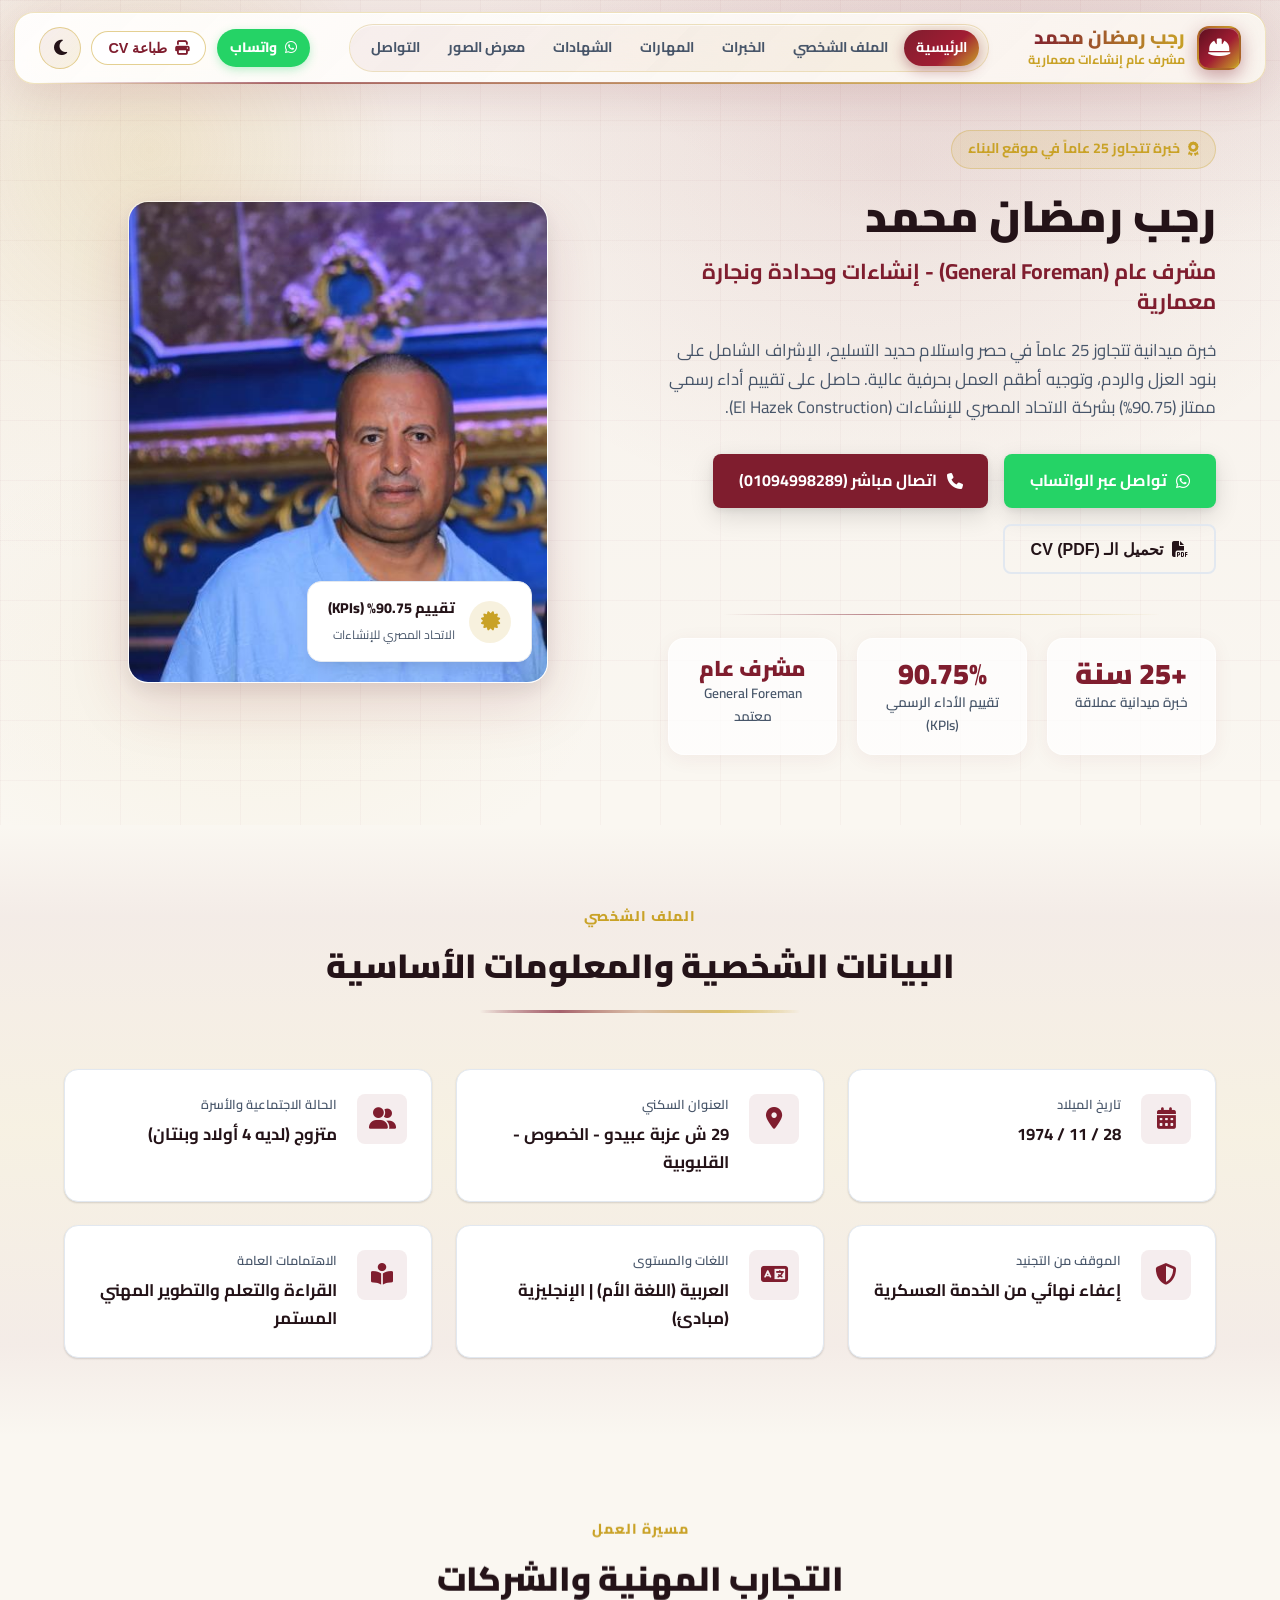
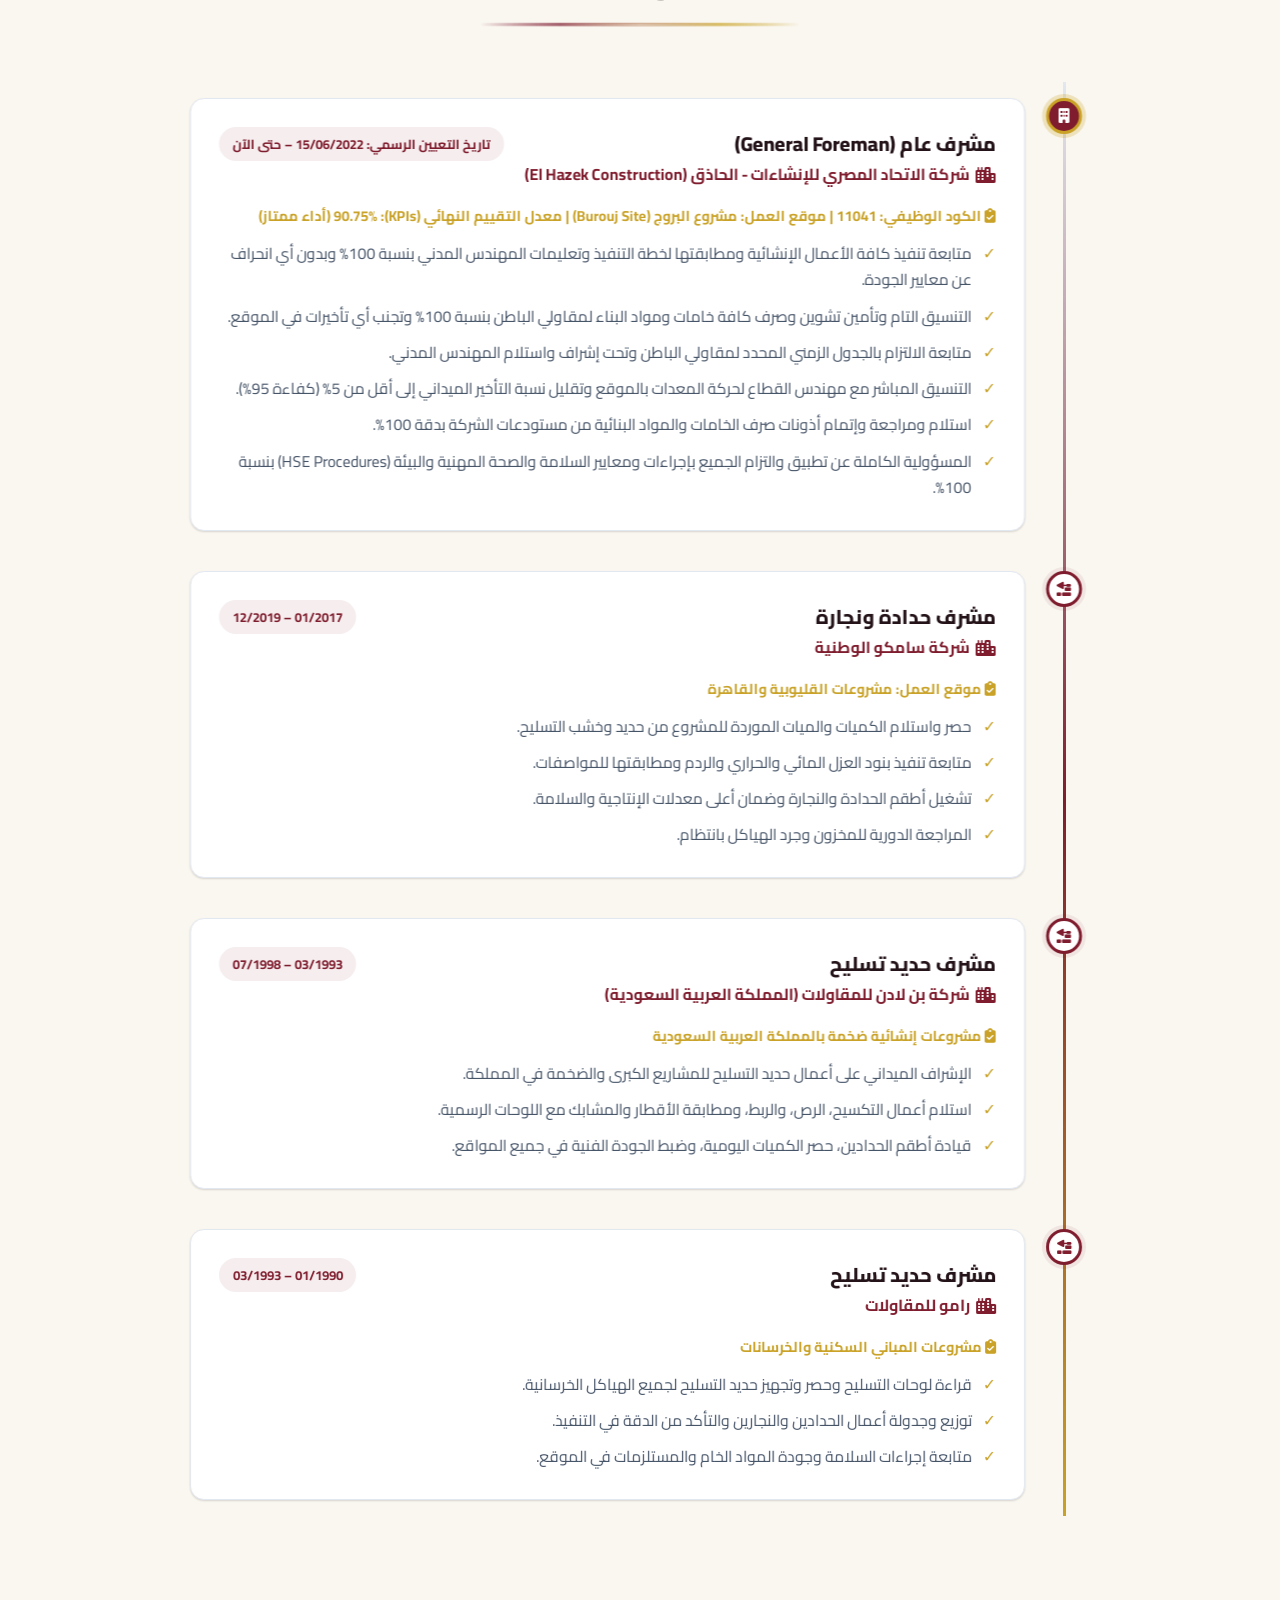
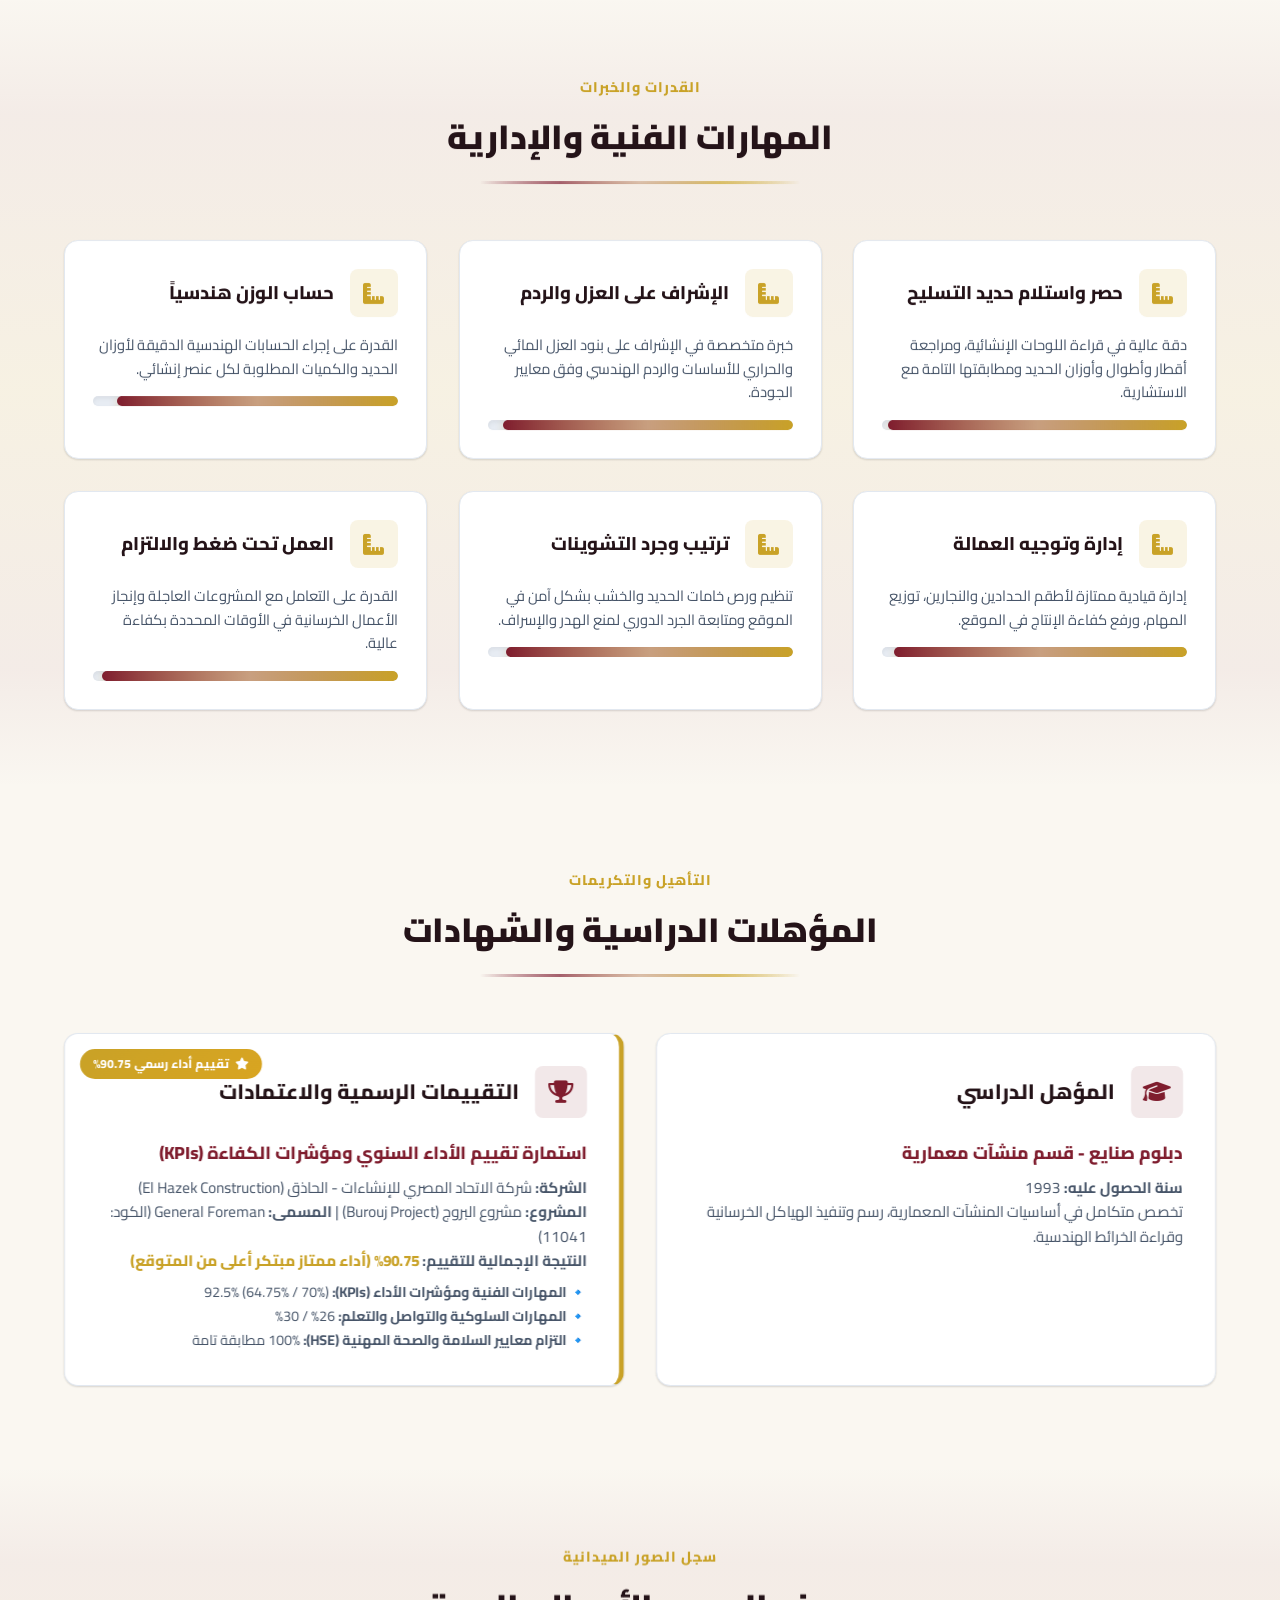
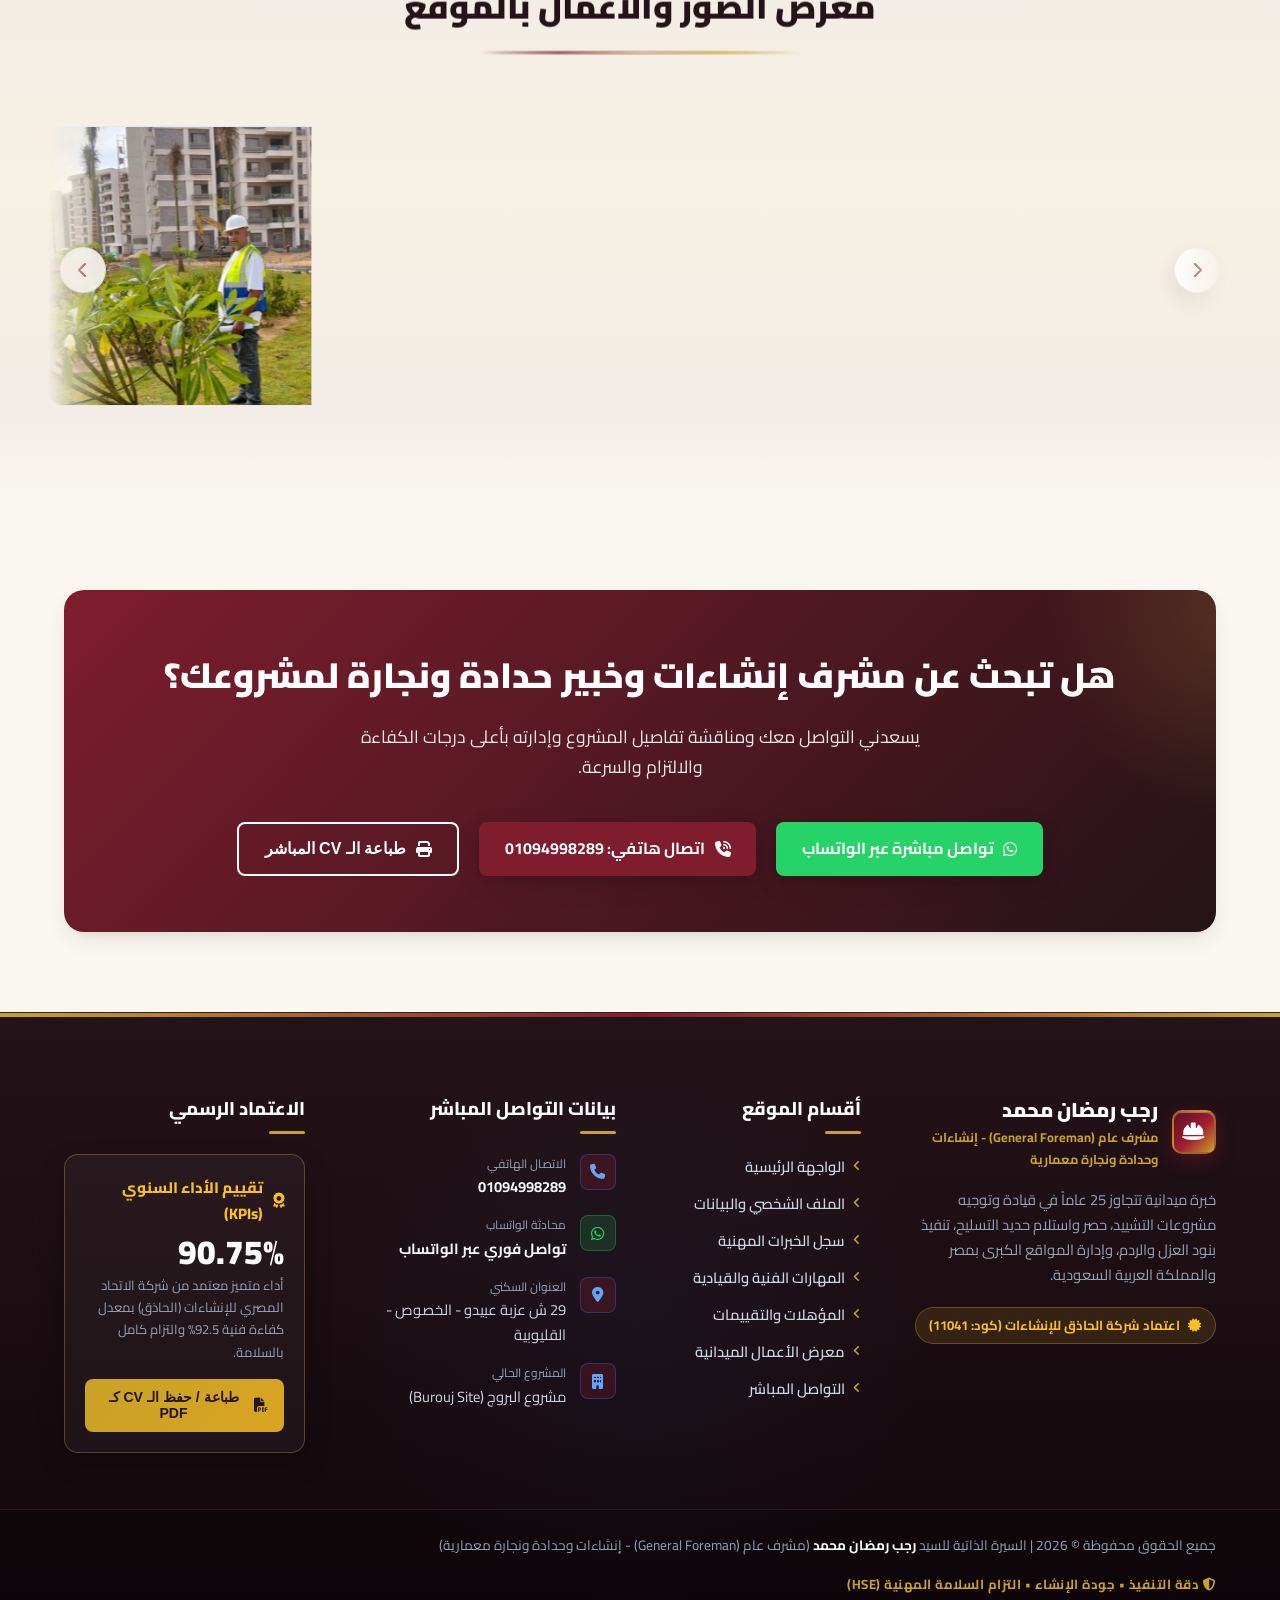
==== commit df509693: "Fix hero badge covering face on mobile + print tweaks (v4.0)" ====
--- a/index.html
+++ b/index.html
@@ -14,7 +14,7 @@
   <meta http-equiv="Pragma" content="no-cache">
   <meta http-equiv="Expires" content="0">
   <!-- Custom CSS -->
-  <link rel="stylesheet" href="assets/css/style.css?v=3.9">
+  <link rel="stylesheet" href="assets/css/style.css?v=4.0">
 </head>
 <body>
 
--- a/assets/css/style.css
+++ b/assets/css/style.css
@@ -2094,6 +2094,18 @@
   }
 }
 
+/* Floating badge must never cover the face on small screens:
+   static below the photo instead of absolute over it */
+@media (max-width: 768px) {
+  .hero-floating-badge {
+    position: static;
+    width: fit-content;
+    max-width: calc(100% - 24px);
+    margin: 12px auto 6px auto;
+    animation: none;
+  }
+}
+
 /* --- Extra Small Phones (max-width: 380px) --- */
 @media (max-width: 380px) {
   .hero-image-card img {
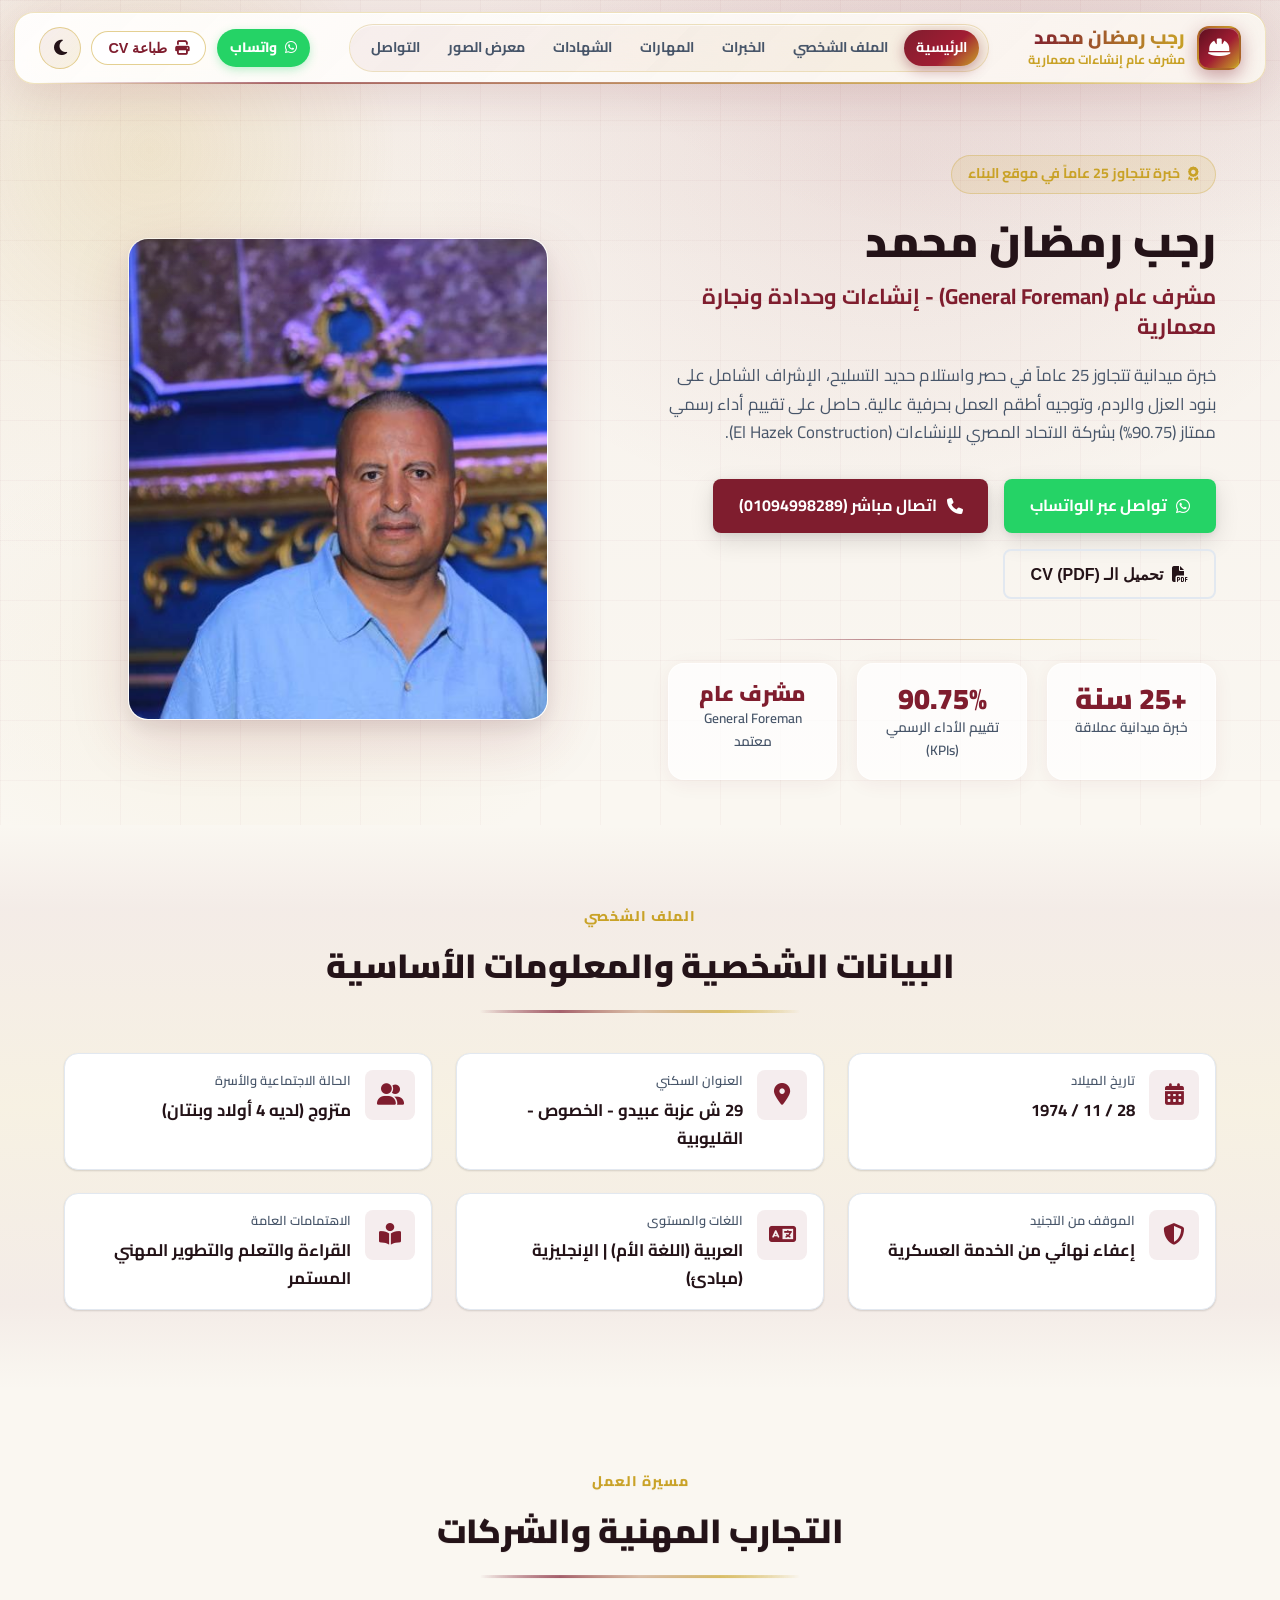
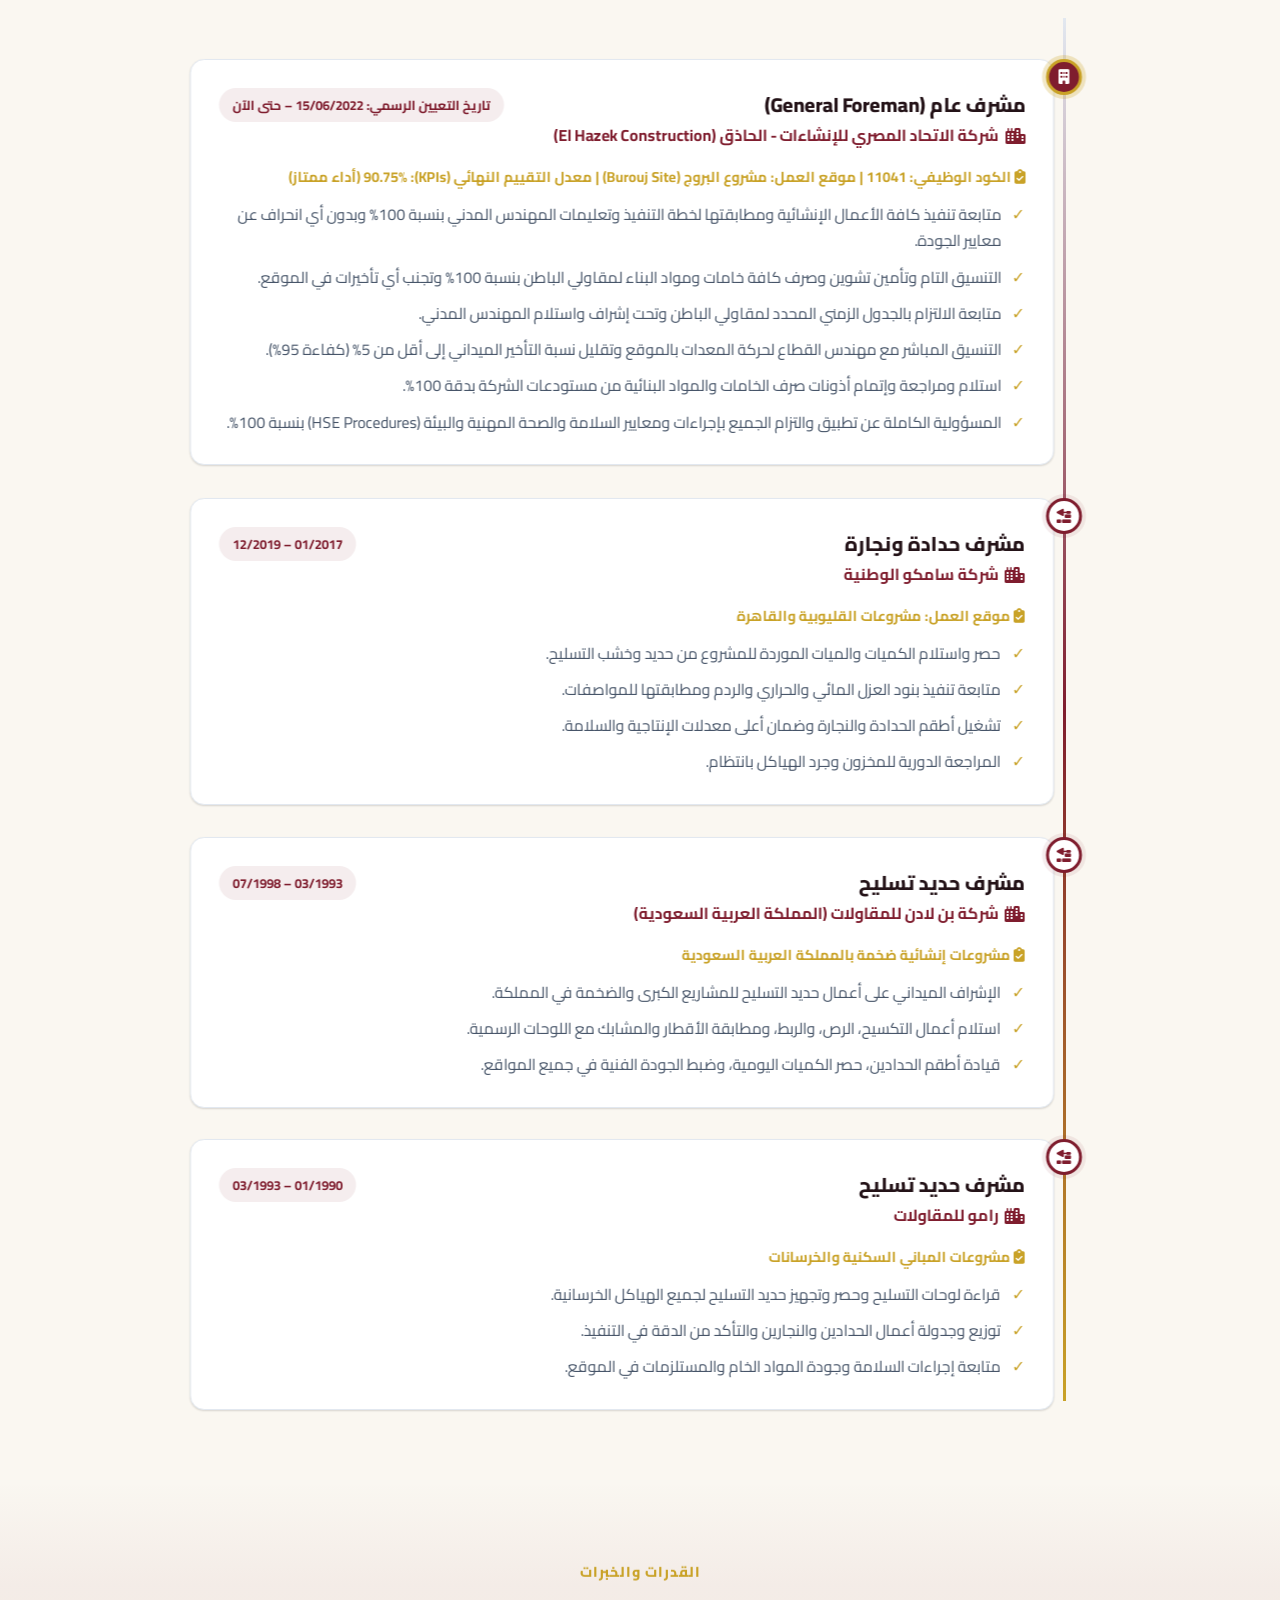
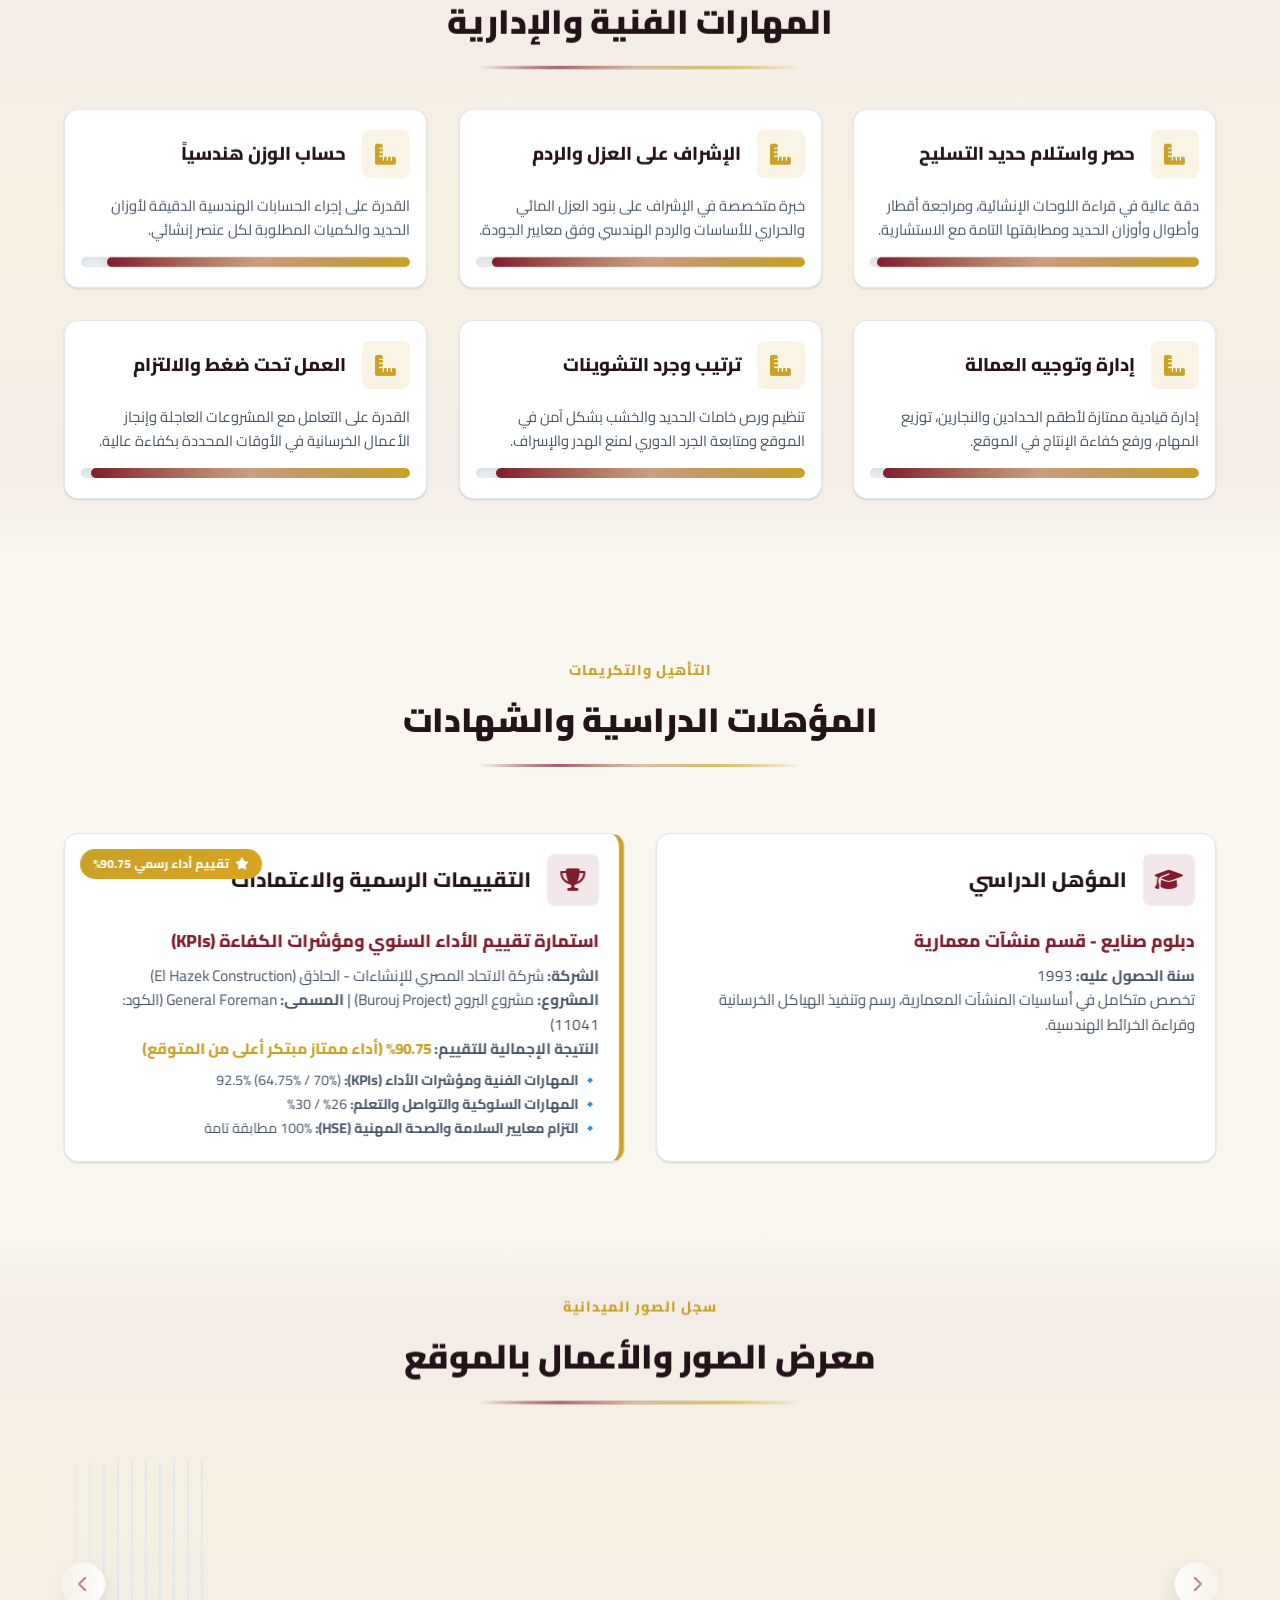
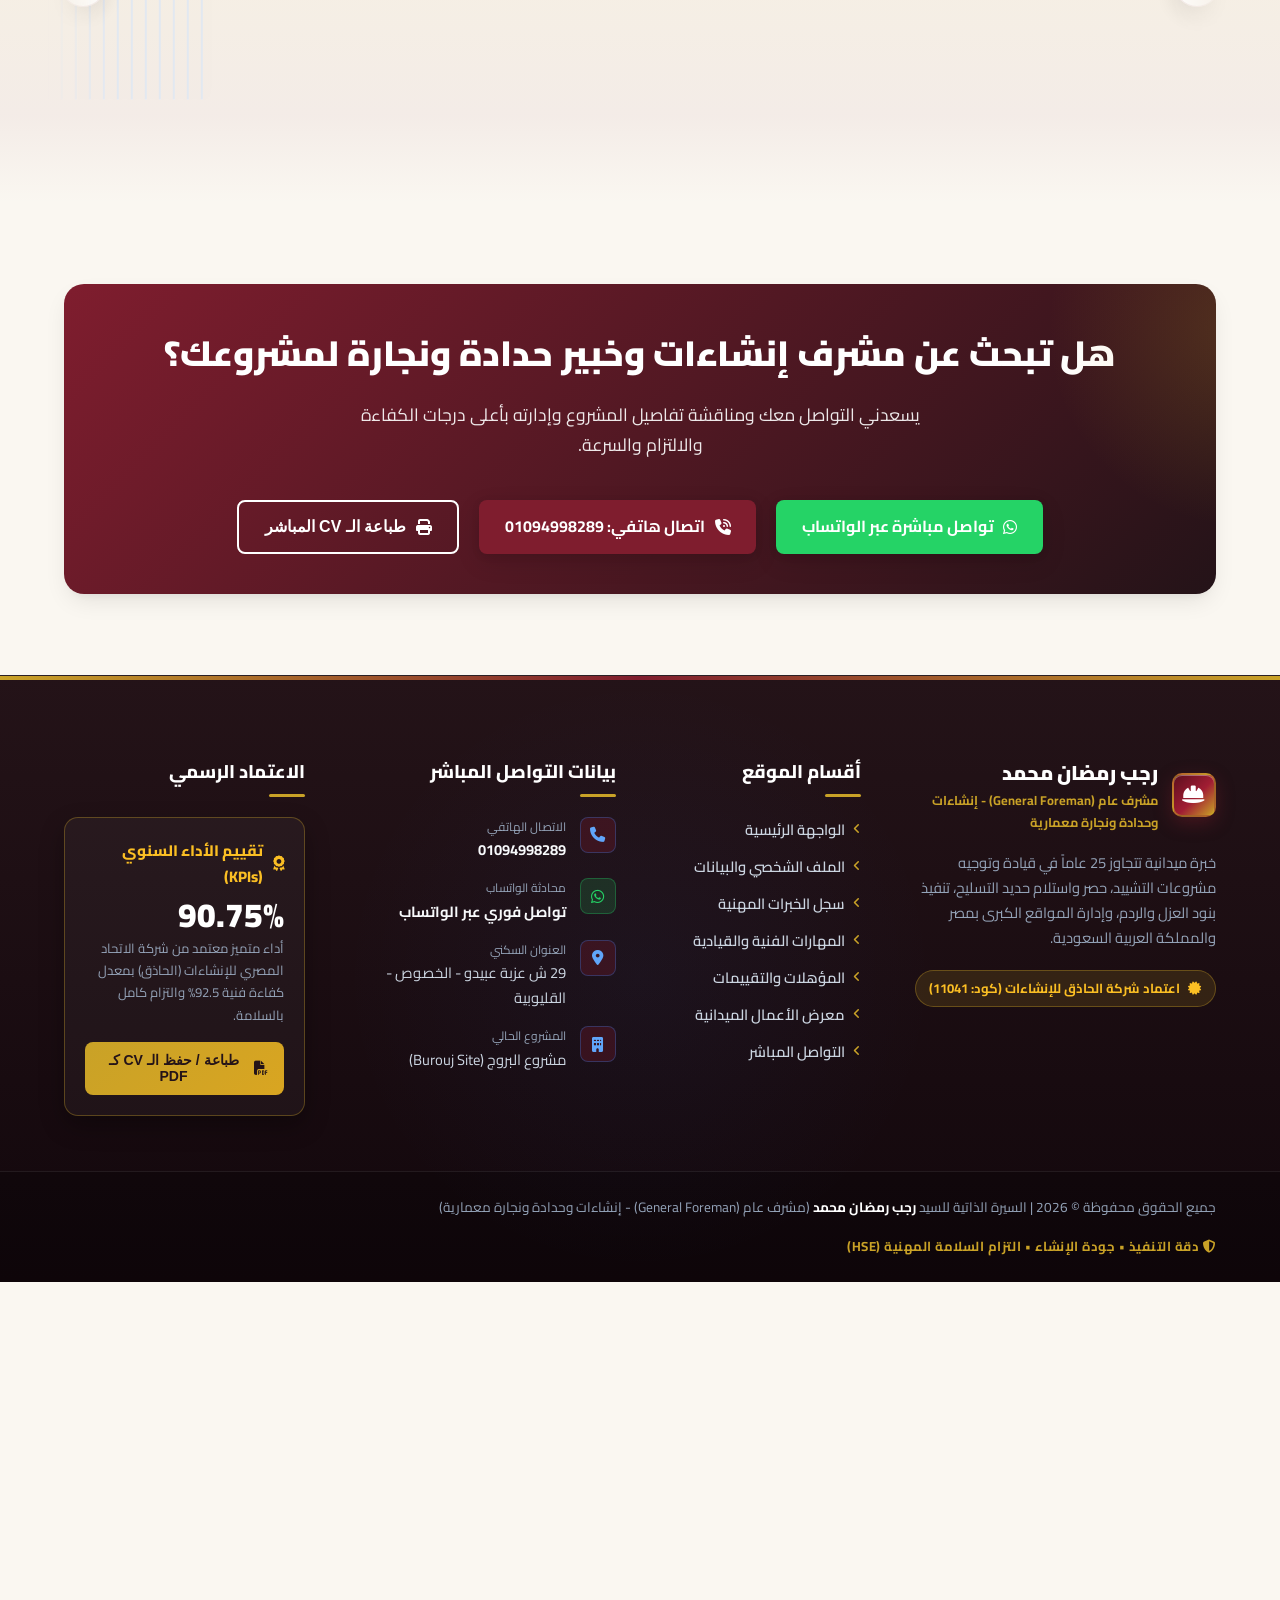
==== commit 17c270f4: "Remove hero floating badge" ====
--- a/index.html
+++ b/index.html
@@ -119,15 +119,6 @@
         <div class="hero-image-wrapper reveal-left">
           <div class="hero-image-card">
             <img src="assets/images/profile_portrait.jpg" alt="رجب رمضان محمد" class="bind-hero-img">
-            <div class="hero-floating-badge">
-              <div class="floating-icon">
-                <i class="fa-solid fa-certificate"></i>
-              </div>
-              <div class="floating-text">
-                <span class="main-text">تقييم 90.75% (KPIs)</span>
-                <span class="sub-text">الاتحاد المصري للإنشاءات</span>
-              </div>
-            </div>
           </div>
         </div>
       </div>
